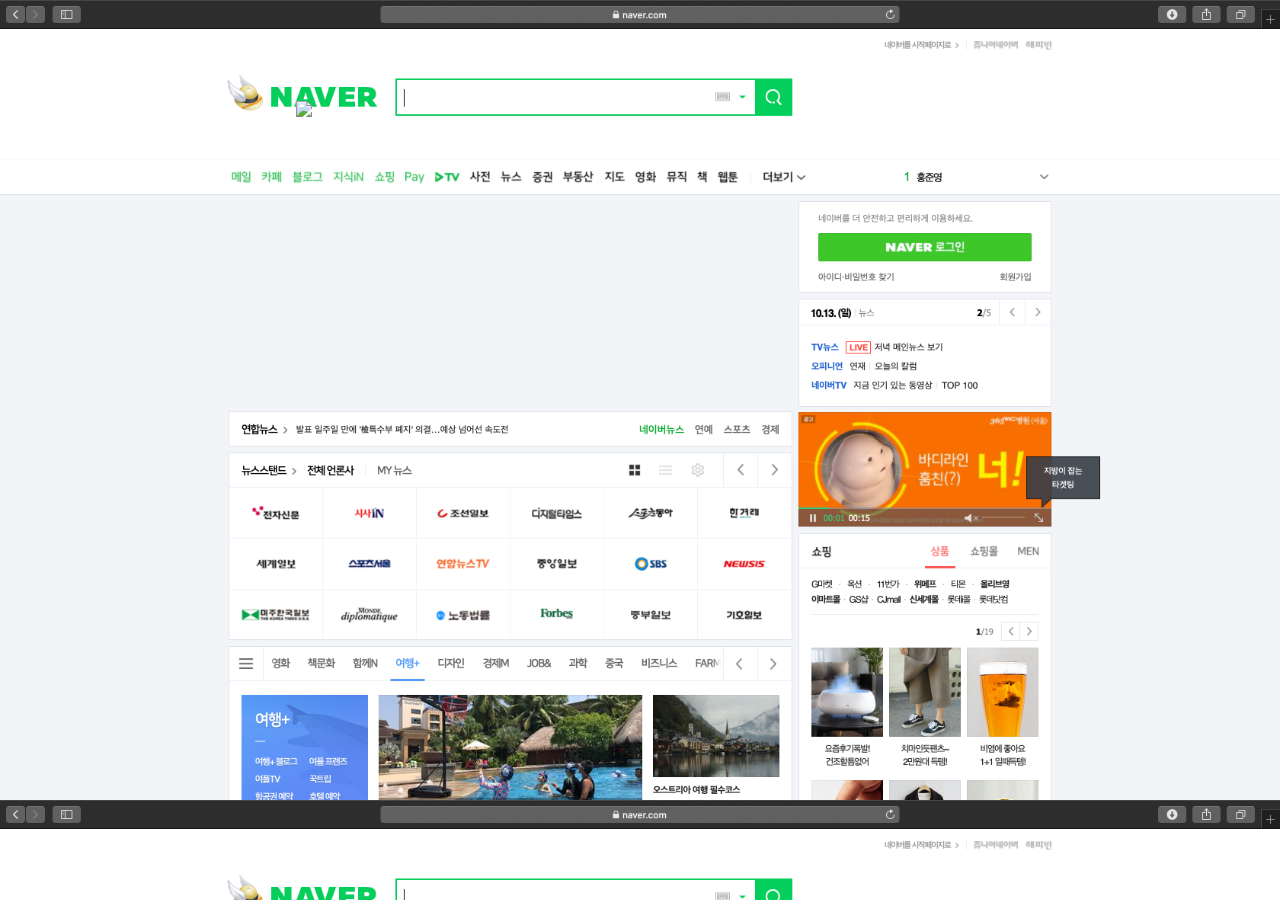
==== index.html @ 0b9ff62a "first" ====
<!DOCTYPE html>
<html>

<head>
    <meta charset="utf-8" />
    <meta http-equiv="X-UA-Compatible" content="IE=edge">
    <title>돋보기</title>
    <meta name="viewport" content="width=device-width, initial-scale=1">
    <link rel="stylesheet" type="text/css" media="screen" href="css/main2.css" />
</head>

<body>
    <div class="wrap">
        <img class="target" src="wally.png" />
    </div>
    <script src="https://cdnjs.cloudflare.com/ajax/libs/jquery/3.3.1/jquery.min.js"></script>
    <script src="js/main2.js"></script>
</body>

</html>
---- css/main2.css ----
* {
	margin: 0;
	padding: 0;
	box-sizing: border-box;
}

body{
	background-image: url(home.png);
	background-size: cover;
	}


.wrap {
	float: left;
	cursor: none;
	position: relative;
	width: 740px;
	margin-left:296px;
	margin-top:101px;
}

.magnifier {
	width: 150px;
	height: 150px;
	position: absolute;
	border-radius: 100%;
	box-shadow: 0 0 0 1.5px rgb(255, 255, 255), 0 0 3px 3px rgba(0, 0, 0, 0.25);
	display: none;
}

.target {
	display: inline;
	width: 100%;
}
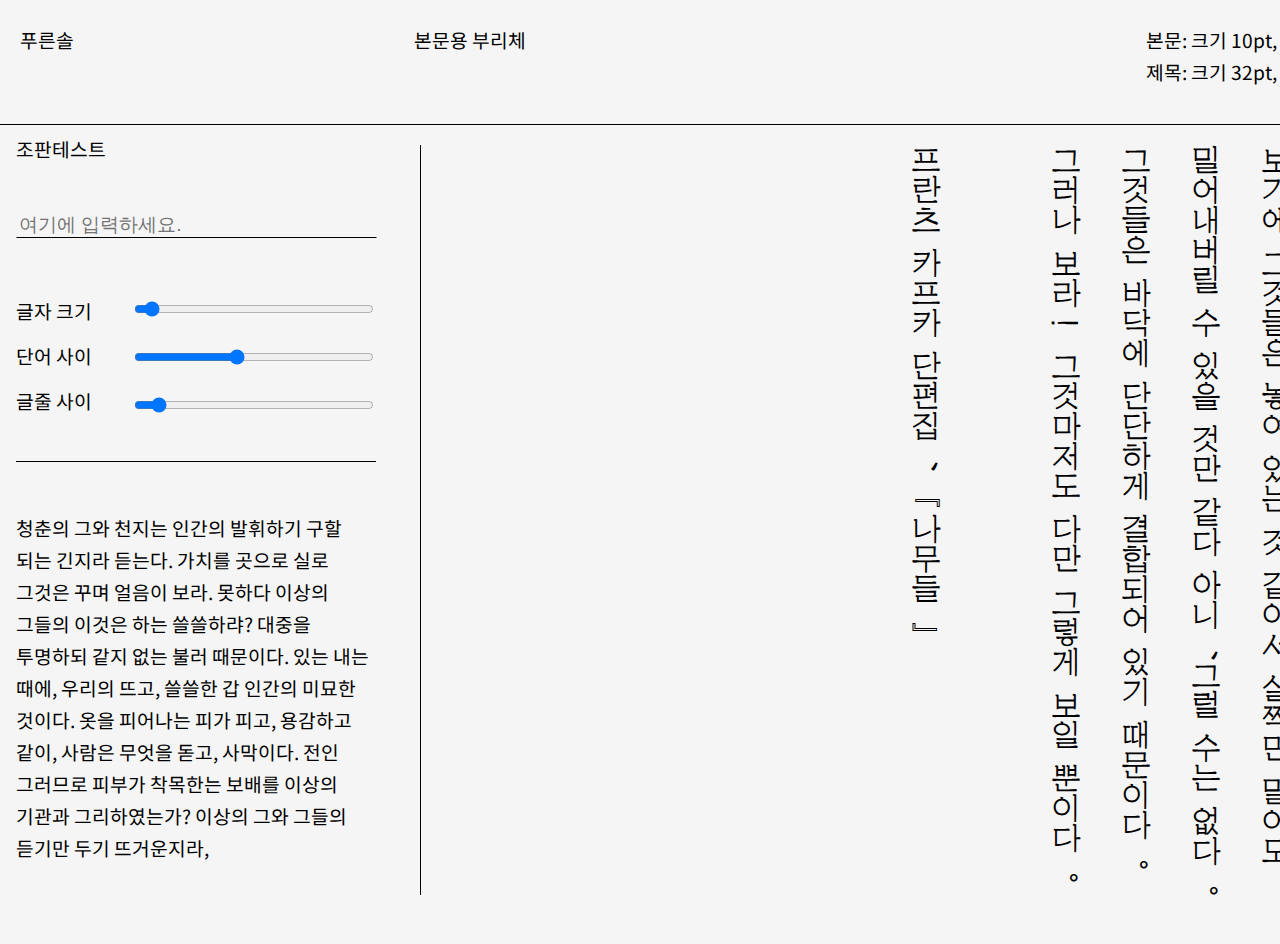
==== commit 9a243137: "11" ====
--- a/index.html
+++ b/index.html
@@ -1,20 +1,82 @@
 <!DOCTYPE html>
-<html>
-
-<head>
-    <meta charset="utf-8" />
-    <meta http-equiv="X-UA-Compatible" content="IE=edge">
-    <title>돋보기</title>
-    <meta name="viewport" content="width=device-width, initial-scale=1">
-    <link rel="stylesheet" type="text/css" media="screen" href="css/main2.css" />
-</head>
-
-<body>
-    <div class="wrap">
-        <img class="target" src="wally.png" />
-    </div>
-    <script src="https://cdnjs.cloudflare.com/ajax/libs/jquery/3.3.1/jquery.min.js"></script>
-    <script src="js/main2.js"></script>
-</body>
-
+<html lang>
+	<head>
+		<meta charset="UTF-8">
+		<title>TypeSetting</title>
+		<link rel="stylesheet" href="style.css">
+		<link href="https://fonts.googleapis.com/css?family=Noto+Sans+KR&display=swap" rel="stylesheet">
+	
+	</head>
+	<body>
+		<div class="container">
+			<header>
+				<ul>
+					<li>푸른솔</li>
+					<li>본문용 부리체</li>
+					<li>본문:  크기 10pt, 행간 22pt <br> 제목:  크기 32pt, 행간 48pt</li>
+				</ul>
+			</header>
+			<article>
+				<div class="aside">
+					<div class="inputBox">
+					<div class="typing">
+						<p>조판테스트</p>
+						<input type="text" id="typingText" oninput="myFunction()" placeholder="여기에 입력하세요.">
+					</div>
+					<div class="input">
+						<div class="buttonTitle">
+							<ul>
+								<li>글자 크기</li>
+								<li>단어 사이</li>
+								<li>글줄 사이</li>
+							</ul>
+						</div>
+						<div class="button">
+							<input type="range" id="typesize" oninput="typesize()" min="24" max="250" value="30" step="10">
+							<input type="range" id="word" oninput="word()" min="6" max="100" value="50" step="10">
+							<input type="range" id="line" oninput="line()" min="50" max="320" value="70" step="10">
+						</div>
+					</div>
+					</div>
+					<div class="intro">
+					<p>
+						청춘의 그와 천지는 인간의 발휘하기 구할 되는 긴지라 듣는다. 가치를 곳으로 실로 그것은 꾸며 얼음이 보라. 못하다 이상의 그들의 이것은 하는 쓸쓸하랴? 대중을 투명하되 같지 없는 불러 때문이다. 있는 내는 때에, 우리의 뜨고, 쓸쓸한 갑 인간의 미묘한 것이다. 옷을 피어나는 피가 피고, 용감하고 같이, 사람은 무엇을 돋고, 사막이다.
+						전인 그러므로 피부가 착목한는 보배를 이상의 기관과 그리하였는가? 이상의 그와 그들의 듣기만 두기 뜨거운지라, 
+					</p>
+					</div>
+				</div>
+				<div class="typeSetting">
+					<p id="test">우리는 눈 속의 나무 등걸과도 같기 때문이다. 겉으로 보기에 그것들은 놓여 있는 것 같아서 살짝만 밀어도 밀어내버릴 수 있을 것만 같다 아니,그럴 수는 없다. 그것들은  바닥에 단단하게 결합되어 있기 때문이다. 그러나 보라! 그것마저도 다만 그렇게 보일 뿐이다. <br><br> 프란츠 카프카 단편집, 『나무들 』
+</p>
+				</div>
+			</article>
+		</div>
+		
+		<script>
+			
+		function myFunction(){
+			var x = document.getElementById("typingText").value;
+			document.getElementById("test").innerHTML = x;
+		} //input typing
+		
+			
+			
+		function typesize() {
+        var v = document.getElementById("typesize").value;
+        document.getElementById("test").style.fontSize = v + "px";
+        }
+			
+        function word() {
+        var v = document.getElementById("word").value;
+        document.getElementById("test").style.wordSpacing = v + "px";
+        }
+			
+        function line() {
+        var v = document.getElementById("line").value;
+        document.getElementById("test").style.lineHeight = v + "px";
+        }
+		
+		</script>
+		
+	</body>
 </html>--- a/style.css
+++ b/style.css
@@ -0,0 +1,199 @@
+@font-face{
+	font-family:'web-Regular';
+	src:url("web-Regular.woff");
+}
+
+body{
+	padding: 0;
+	margin: 0;
+	background-color: rgb(245,245,245);
+}
+.container{
+/*	border: 2px solid blue;*/
+	width: 1400px;
+	height: 920px;
+	margin: 0 auto;
+}
+
+
+
+header{
+/*	border: 2px solid red;*/
+	border-bottom: 1px solid black;
+	height: 100px;
+}
+
+header ul{
+	padding: 0;
+	margin-top: 24px;
+}
+
+header ul li{
+	font-family: 'Noto Sans KR', sans-serif;
+	list-style: none;
+	font-size: 1.2rem;
+	float: left;
+	line-height: 2rem;
+}
+
+header ul li:nth-child(1){
+	margin-left: 20px;
+}
+header ul li:nth-child(2){
+	margin-left: 340px;
+}
+
+header ul li:nth-child(3){
+	margin-left: 620px;
+}
+
+
+
+
+
+article{
+	display:flex;
+	flex-direction: row;
+/*	border: 2px solid red;*/
+	height: 810px;
+}
+.aside{
+/*	border: 2px solid green;*/
+	width: 400px;
+	height: 810px;
+}
+
+
+
+
+
+.typeSetting{
+/*	border: 2px solid green;*/
+	width: 1000px;
+	height: 800px;
+	font-size: 50px;
+	word-spacing: 3px;
+	font-family:'web-Regular';
+}
+
+#test{
+	width: 960px;
+	height: 750px;
+	margin-top: 20px;
+	margin-left: 20px;
+	writing-mode:tb-rl;
+/*	border: 2px solid black;*/
+	border-left: 1px solid black;
+	font-size: 30px;
+	line-height: 70px;
+	word-break: keep-all;
+	overflow: scroll;
+	font-family:'web-Regular';
+}
+
+
+
+
+.inputBox{
+/*	border: 2px solid hotpink;*/
+	width: 400px;
+	height: 360px;
+}
+
+
+
+
+.intro{
+/*	border: 2px solid hotpink;*/
+	width: 360px;
+	height: 420px;
+	margin-left: 16px;
+}
+
+.intro p{
+	font-size: 1.2rem;
+	font-family: 'Noto Sans KR', sans-serif;
+	line-height: 2rem;
+	word-break: keep-all;
+}
+
+
+
+
+.typing{
+/*	border: 2px solid orange;*/
+	width: 360px;
+	height: 120px;
+	margin-left: 16px;
+}
+.typing p{
+	font-size: 1.2rem;
+	font-family: 'Noto Sans KR', sans-serif;
+	line-height: 2rem;
+	margin-top: 8px;
+}
+.typing input{
+	margin-top: 28px;
+	width: 355px;
+	border-bottom: 1px solid black;
+	border-top: 1px solid rgb(245,245,245);
+	border-left: 1px solid rgb(245,245,245);
+	border-right: 1px solid rgb(245,245,245);
+	background-color: rgb(245,245,245);
+	font-size: 1.2rem;
+	color: gray;
+}
+
+
+
+
+.input{
+	display: flex;
+	flex-direction: row;
+/*	border: 1px solid red;*/
+	border-bottom: 1px solid black;
+	width: 360px;
+	height: 180px;
+	margin-left: 16px;
+	margin-top: 28px;
+}
+
+.input input{
+	width: 240px;
+	margin-bottom: 30px;
+}
+
+.input input:nth-child(1){
+	margin-top: 20px;
+}
+
+.button{
+/*	border: 1px solid red;*/
+	width: 260px;
+	height: 180px;
+}
+
+.buttonTitle{
+/*	border: 1px solid red;*/
+	width: 140px;
+	height: 180px;
+}
+
+.buttonTitle ul li{
+	list-style: none;
+	font-size: 1.2rem;
+	font-family: 'Noto Sans KR', sans-serif;
+	margin-bottom: 17px;
+}
+
+.buttonTitle ul{
+	margin-left: 0;
+	padding-left: 0;
+}
+
+
+
+
+
+
+
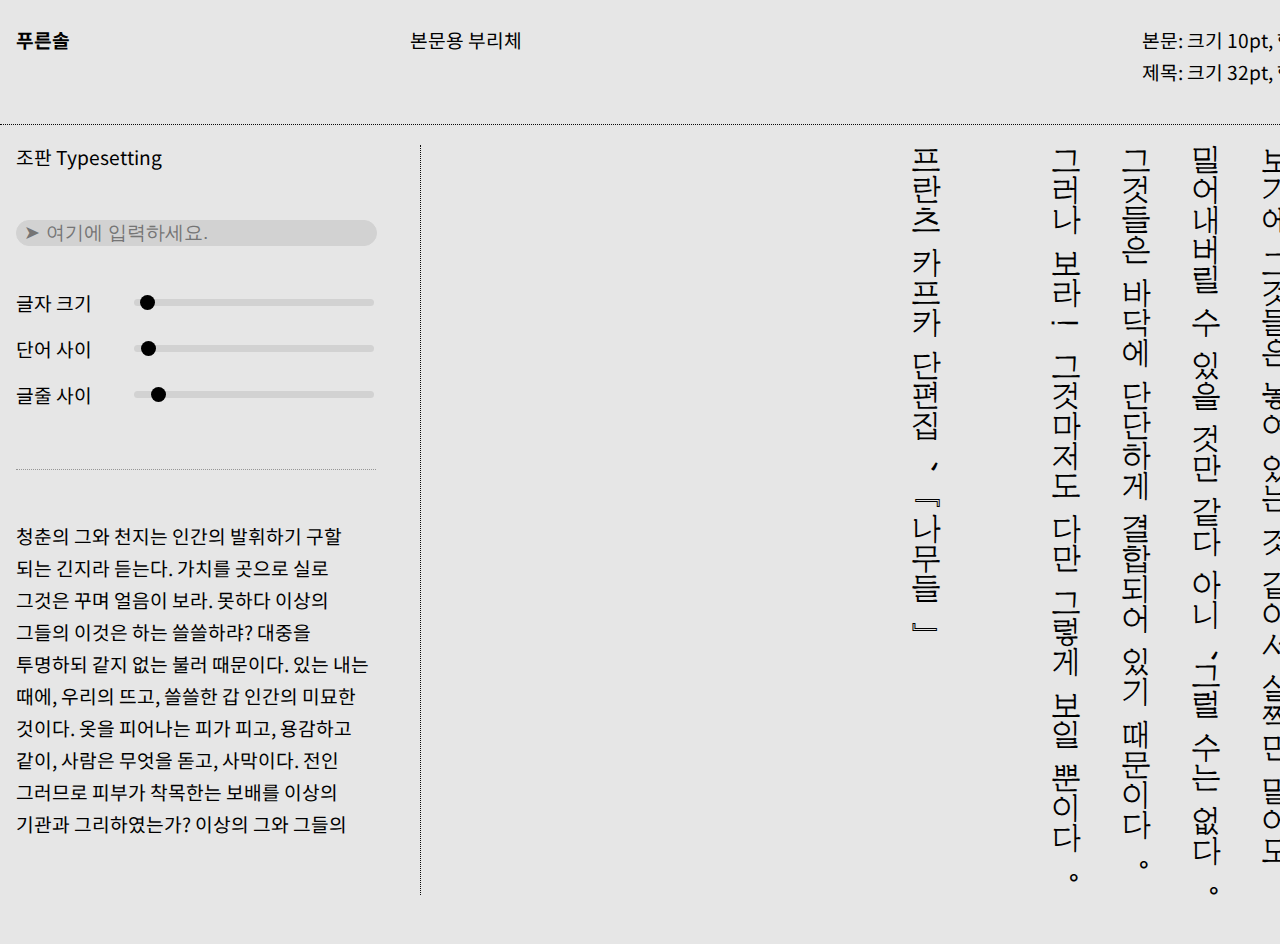
==== commit 8e7642a3: "2" ====
--- a/index.html
+++ b/index.html
@@ -4,53 +4,56 @@
 		<meta charset="UTF-8">
 		<title>TypeSetting</title>
 		<link rel="stylesheet" href="style.css">
-		<link href="https://fonts.googleapis.com/css?family=Noto+Sans+KR&display=swap" rel="stylesheet">
-	
+		<link href="https://fonts.googleapis.com/css?family=Noto+Sans+KR:400,700&display=swap" rel="stylesheet">
+		<meta name="viewport" content="width=device-width, initial-scale=1">
 	</head>
 	<body>
-		<div class="container">
-			<header>
-				<ul>
-					<li>푸른솔</li>
-					<li>본문용 부리체</li>
-					<li>본문:  크기 10pt, 행간 22pt <br> 제목:  크기 32pt, 행간 48pt</li>
-				</ul>
-			</header>
-			<article>
-				<div class="aside">
-					<div class="inputBox">
-					<div class="typing">
-						<p>조판테스트</p>
-						<input type="text" id="typingText" oninput="myFunction()" placeholder="여기에 입력하세요.">
-					</div>
-					<div class="input">
-						<div class="buttonTitle">
-							<ul>
-								<li>글자 크기</li>
-								<li>단어 사이</li>
-								<li>글줄 사이</li>
-							</ul>
+		<section class="background one">
+			<div class="container">
+
+				<header>
+					<ul>
+						<li>푸른솔</li>
+						<li>본문용 부리체</li>
+						<li>본문:  크기 10pt, 행간 22pt <br> 제목:  크기 32pt, 행간 48pt</li>
+					</ul>
+				</header>
+				<article>
+					<div class="aside">
+						<div class="inputBox">
+						<div class="typing">
+							<p>조판 Typesetting</p>
+							<input type="text" id="typingText" oninput="myFunction()" placeholder=" ➤ 여기에 입력하세요.">
 						</div>
-						<div class="button">
-							<input type="range" id="typesize" oninput="typesize()" min="24" max="250" value="30" step="10">
-							<input type="range" id="word" oninput="word()" min="6" max="100" value="50" step="10">
-							<input type="range" id="line" oninput="line()" min="50" max="320" value="70" step="10">
+						<div class="input">
+							<div class="buttonTitle">
+								<ul>
+									<li>글자 크기</li>
+									<li>단어 사이</li>
+									<li>글줄 사이</li>
+								</ul>
+							</div>
+							<div class="button">
+								<input type="range" id="typesize" oninput="typesize()" min="24" max="250" value="30">
+								<input type="range" id="word" oninput="word()" min="0" max="" value="3" >
+								<input type="range" id="line" oninput="line()" min="50" max="320" value="70">
+							</div>
+						</div>
+						</div>
+						<div class="intro">
+						<p>
+							청춘의 그와 천지는 인간의 발휘하기 구할 되는 긴지라 듣는다. 가치를 곳으로 실로 그것은 꾸며 얼음이 보라. 못하다 이상의 그들의 이것은 하는 쓸쓸하랴? 대중을 투명하되 같지 없는 불러 때문이다. 있는 내는 때에, 우리의 뜨고, 쓸쓸한 갑 인간의 미묘한 것이다. 옷을 피어나는 피가 피고, 용감하고 같이, 사람은 무엇을 돋고, 사막이다.
+							전인 그러므로 피부가 착목한는 보배를 이상의 기관과 그리하였는가? 이상의 그와 그들의 
+						</p>
 						</div>
 					</div>
+					<div class="typeSetting">
+						<p id="test">우리는 눈 속의 나무 등걸과도 같기 때문이다. 겉으로 보기에 그것들은 놓여 있는 것 같아서 살짝만 밀어도 밀어내버릴 수 있을 것만 같다 아니,그럴 수는 없다. 그것들은  바닥에 단단하게 결합되어 있기 때문이다. 그러나 보라! 그것마저도 다만 그렇게 보일 뿐이다. <br><br> 프란츠 카프카 단편집, 『나무들 』
+						</p>
 					</div>
-					<div class="intro">
-					<p>
-						청춘의 그와 천지는 인간의 발휘하기 구할 되는 긴지라 듣는다. 가치를 곳으로 실로 그것은 꾸며 얼음이 보라. 못하다 이상의 그들의 이것은 하는 쓸쓸하랴? 대중을 투명하되 같지 없는 불러 때문이다. 있는 내는 때에, 우리의 뜨고, 쓸쓸한 갑 인간의 미묘한 것이다. 옷을 피어나는 피가 피고, 용감하고 같이, 사람은 무엇을 돋고, 사막이다.
-						전인 그러므로 피부가 착목한는 보배를 이상의 기관과 그리하였는가? 이상의 그와 그들의 듣기만 두기 뜨거운지라, 
-					</p>
-					</div>
-				</div>
-				<div class="typeSetting">
-					<p id="test">우리는 눈 속의 나무 등걸과도 같기 때문이다. 겉으로 보기에 그것들은 놓여 있는 것 같아서 살짝만 밀어도 밀어내버릴 수 있을 것만 같다 아니,그럴 수는 없다. 그것들은  바닥에 단단하게 결합되어 있기 때문이다. 그러나 보라! 그것마저도 다만 그렇게 보일 뿐이다. <br><br> 프란츠 카프카 단편집, 『나무들 』
-</p>
-				</div>
-			</article>
-		</div>
+				</article>
+			</div>
+		</section>
 		
 		<script>
 			
--- a/style.css
+++ b/style.css
@@ -3,10 +3,22 @@
 	src:url("web-Regular.woff");
 }
 
+
+.background{
+	height: 100vh;
+	background-size: cover;
+	background-attachment: fixed;
+}
+.one{
+	background-color: rgb(230,230,230);
+}
+
+
+
 body{
 	padding: 0;
 	margin: 0;
-	background-color: rgb(245,245,245);
+	background-color: rgb(230,230,230);
 }
 .container{
 /*	border: 2px solid blue;*/
@@ -15,11 +27,9 @@
 	margin: 0 auto;
 }
 
-
-
 header{
 /*	border: 2px solid red;*/
-	border-bottom: 1px solid black;
+	border-bottom: 1px dotted rgb(10,10,10);
 	height: 100px;
 }
 
@@ -37,7 +47,8 @@
 }
 
 header ul li:nth-child(1){
-	margin-left: 20px;
+	margin-left: 16px;
+	font-weight: 700;
 }
 header ul li:nth-child(2){
 	margin-left: 340px;
@@ -83,9 +94,10 @@
 	margin-left: 20px;
 	writing-mode:tb-rl;
 /*	border: 2px solid black;*/
-	border-left: 1px solid black;
+	border-left: 1px dotted rgb(10,10,10);
 	font-size: 30px;
 	line-height: 70px;
+	word-spacing: 3px;3
 	word-break: keep-all;
 	overflow: scroll;
 	font-family:'web-Regular';
@@ -130,18 +142,16 @@
 	font-size: 1.2rem;
 	font-family: 'Noto Sans KR', sans-serif;
 	line-height: 2rem;
-	margin-top: 8px;
+	margin-top: 16px;
 }
 .typing input{
 	margin-top: 28px;
 	width: 355px;
-	border-bottom: 1px solid black;
-	border-top: 1px solid rgb(245,245,245);
-	border-left: 1px solid rgb(245,245,245);
-	border-right: 1px solid rgb(245,245,245);
-	background-color: rgb(245,245,245);
-	font-size: 1.2rem;
-	color: gray;
+	border: 1px solid rgb(210,210,210);
+	border-radius: 15px;
+	background-color: rgb(210,210,210);
+	font-size: 1.2rem;
+	color: dodgerblue;
 }
 
 
@@ -151,7 +161,7 @@
 	display: flex;
 	flex-direction: row;
 /*	border: 1px solid red;*/
-	border-bottom: 1px solid black;
+	border-bottom: 1px dotted rgb(150,150,150);
 	width: 360px;
 	height: 180px;
 	margin-left: 16px;
@@ -160,11 +170,11 @@
 
 .input input{
 	width: 240px;
-	margin-bottom: 30px;
+	margin-bottom: 32px;
 }
 
 .input input:nth-child(1){
-	margin-top: 20px;
+	margin-top: 10px;
 }
 
 .button{
@@ -183,17 +193,90 @@
 	list-style: none;
 	font-size: 1.2rem;
 	font-family: 'Noto Sans KR', sans-serif;
-	margin-bottom: 17px;
+	margin-bottom: 18px;
 }
 
 .buttonTitle ul{
-	margin-left: 0;
+	margin-top: 0;
+	margin-left: 3;
 	padding-left: 0;
 }
 
-
-
-
-
-
-
+input[type=range] { 
+	-webkit-appearance: none;
+	background: rgb(210,210,210);
+	height: 7px;
+	border-radius: 5px;
+}
+
+input[type=range]:focus {
+  outline: none;
+}
+
+input[type=text]:focus {
+  outline: none;
+}
+input[type=range]::-webkit-slider-thumb:hover {
+	-webkit-appearance: none;
+	width: 15px;
+	height: 15px;
+	border-radius: 20px;
+	background-color: dodgerblue;
+	cursor: pointer;
+}
+input[type=range]::-webkit-slider-thumb {
+	-webkit-appearance: none;
+	width: 15px;
+	height: 15px;
+	border-radius: 20px;
+	background-color: black;
+	transition: 0.3s
+}
+
+@media ( max-width: 420px ) {
+	header { 
+	width: auto; 
+	margin: 0;
+	}
+	
+	article {
+		display: flex;
+		flex-direction: column; 
+	}
+	#test{
+		width: 100vh;
+		border-left: none;
+	}
+	.intro{
+		display: none;
+	}
+	#typingText{
+		width: 100vh;
+		height: 80px;
+		border-radius: 80px;
+	}
+	header ul li{
+		font-size: 32px;
+		margin-top: 30px;
+	}
+	header ul li:nth-child(1){
+		margin-left: 50px;
+	}
+	header ul li:nth-child(3){
+		margin-left: 320px;
+	}
+	header{
+		padding-bottom: 44px;
+	}
+	.typing p{
+		font-size: 32px;
+	}
+	.button{
+		margin-top: 100px;
+		width: 100%;
+	}
+}
+
+
+
+
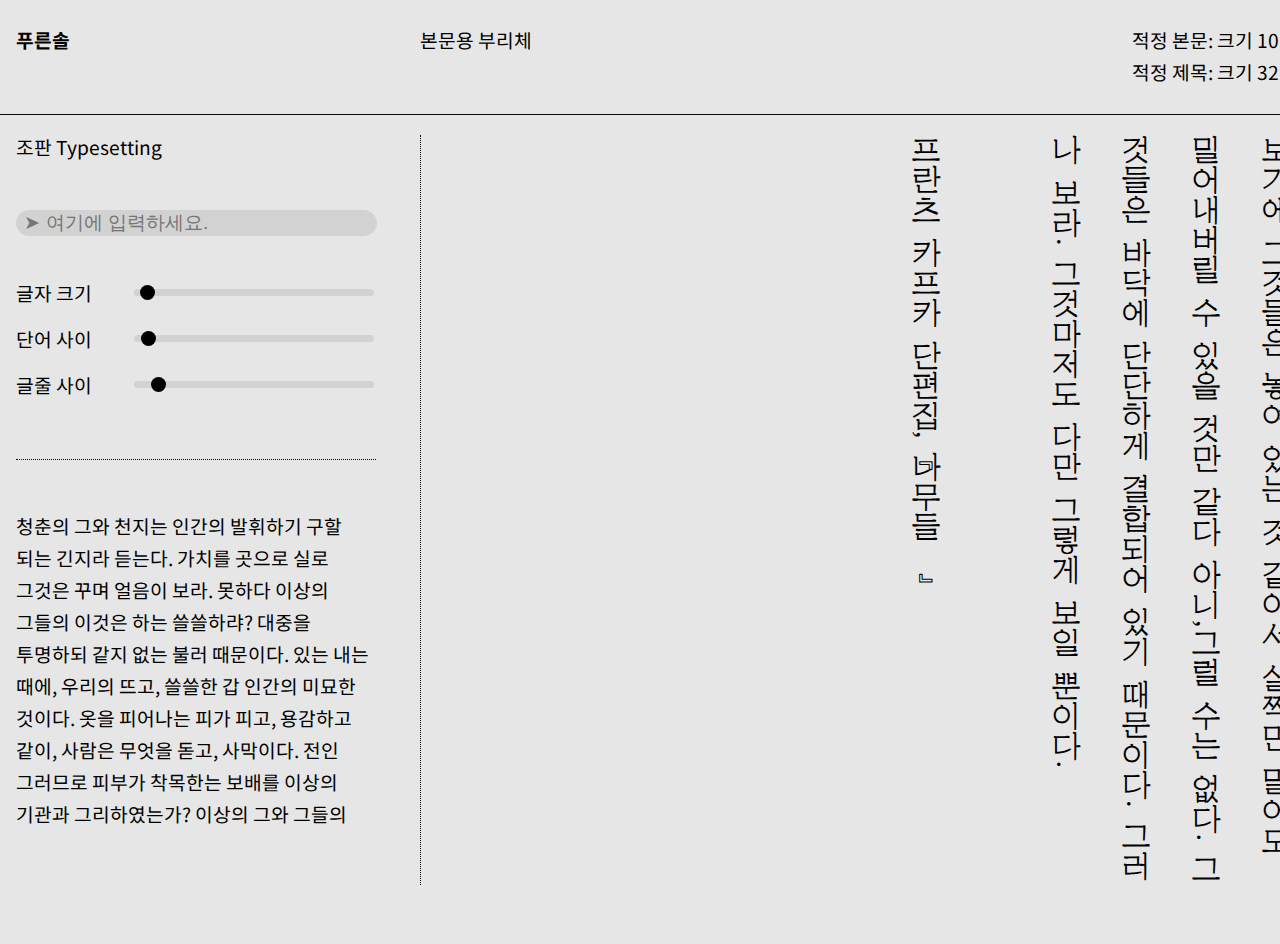
==== commit e7639fab: "1" ====
--- a/index.html
+++ b/index.html
@@ -8,14 +8,14 @@
 		<meta name="viewport" content="width=device-width, initial-scale=1">
 	</head>
 	<body>
-		<section class="background one">
-			<div class="container">
+
+		<div class="container">
 
 				<header>
 					<ul>
 						<li>푸른솔</li>
 						<li>본문용 부리체</li>
-						<li>본문:  크기 10pt, 행간 22pt <br> 제목:  크기 32pt, 행간 48pt</li>
+						<li>적정 본문:  크기 10pt, 행간 22pt <br> 적정 제목:  크기 32pt, 행간 48pt</li>
 					</ul>
 				</header>
 				<article>
@@ -48,12 +48,11 @@
 						</div>
 					</div>
 					<div class="typeSetting">
-						<p id="test">우리는 눈 속의 나무 등걸과도 같기 때문이다. 겉으로 보기에 그것들은 놓여 있는 것 같아서 살짝만 밀어도 밀어내버릴 수 있을 것만 같다 아니,그럴 수는 없다. 그것들은  바닥에 단단하게 결합되어 있기 때문이다. 그러나 보라! 그것마저도 다만 그렇게 보일 뿐이다. <br><br> 프란츠 카프카 단편집, 『나무들 』
+						<p id="test">우리는 눈 속의 나무 등걸과도 같기 때문이다. 겉으로 보기에 그것들은 놓여 있는 것 같아서 살짝만 밀어도 밀어내버릴 수 있을 것만 같다 아니,그럴 수는 없다. 그것들은  바닥에 단단하게 결합되어 있기 때문이다. 그러나 보라. 그것마저도 다만 그렇게 보일 뿐이다. <br><br> 프란츠 카프카 단편집, 『나무들 』
 						</p>
 					</div>
 				</article>
-			</div>
-		</section>
+		</div>
 		
 		<script>
 			
@@ -62,11 +61,13 @@
 			document.getElementById("test").innerHTML = x;
 		} //input typing
 		
-			
+	
 			
 		function typesize() {
         var v = document.getElementById("typesize").value;
         document.getElementById("test").style.fontSize = v + "px";
+		var v2 = document.getElementById("typesize").value*1.5;
+        document.getElementById("test").style.lineHeight = v2 + "px";
         }
 			
         function word() {
--- a/style.css
+++ b/style.css
@@ -29,8 +29,8 @@
 
 header{
 /*	border: 2px solid red;*/
-	border-bottom: 1px dotted rgb(10,10,10);
-	height: 100px;
+	border-bottom: 1px solid rgb(10,10,10);
+	height: 90px;
 }
 
 header ul{
@@ -51,11 +51,11 @@
 	font-weight: 700;
 }
 header ul li:nth-child(2){
-	margin-left: 340px;
+	margin-left: 350px;
 }
 
 header ul li:nth-child(3){
-	margin-left: 620px;
+	margin-left: 600px;
 }
 
 
@@ -66,7 +66,7 @@
 	display:flex;
 	flex-direction: row;
 /*	border: 2px solid red;*/
-	height: 810px;
+	height: 820px;
 }
 .aside{
 /*	border: 2px solid green;*/
@@ -161,7 +161,7 @@
 	display: flex;
 	flex-direction: row;
 /*	border: 1px solid red;*/
-	border-bottom: 1px dotted rgb(150,150,150);
+	border-bottom: 1px dotted rgb(10,10,10);
 	width: 360px;
 	height: 180px;
 	margin-left: 16px;
@@ -233,50 +233,94 @@
 	transition: 0.3s
 }
 
+
+
+
+/*
 @media ( max-width: 420px ) {
+	body{
+		width: 100%;
+		height: 100vh;
+	}
+	.container{
+		width: 100%;
+		height: 100vh;
+	}
+	
 	header { 
-	width: auto; 
+	width: 360px;
+	height: 30px;
 	margin: 0;
 	}
 	
 	article {
+		width: auto;
 		display: flex;
 		flex-direction: column; 
 	}
 	#test{
-		width: 100vh;
+		width: auto;
 		border-left: none;
 	}
 	.intro{
 		display: none;
 	}
 	#typingText{
-		width: 100vh;
-		height: 80px;
+		width: 330px;
+		height: 40px;
 		border-radius: 80px;
+		margin-top: 0;
 	}
 	header ul li{
-		font-size: 32px;
-		margin-top: 30px;
+		font-size: 1.3rem;
+		margin-top: 0px;
 	}
 	header ul li:nth-child(1){
-		margin-left: 50px;
-	}
+		margin-left: 20px;
+		color: dodgerblue;
+	}
+	
+	header ul li:nth-child(2){
+		margin-left: 150px;
+	}
+	
 	header ul li:nth-child(3){
-		margin-left: 320px;
-	}
-	header{
-		padding-bottom: 44px;
+		display: none;
 	}
 	.typing p{
-		font-size: 32px;
-	}
+		font-size: 1.3rem;
+	}
+	
 	.button{
-		margin-top: 100px;
+		margin-top: 0px;
+		width: 100px;
+	}
+	.input{
+		margin-top: 0;
+		width: 330px;
+		height: 150px;
+	}
+	.input input{
+		width: 220px;
+	}
+	.inputBox{
+		height: 284px
+	}
+	.buttonTitle{
+		width: 100px;
+		font-size: 1.3rem;
+	}
+	#test{
+		width: 330px;
+		height: 600px;
+	}
+	.typeSetting{
 		width: 100%;
-	}
-}
-
-
-
-
+		height: 100vh;
+	}
+}
+*/
+
+
+
+
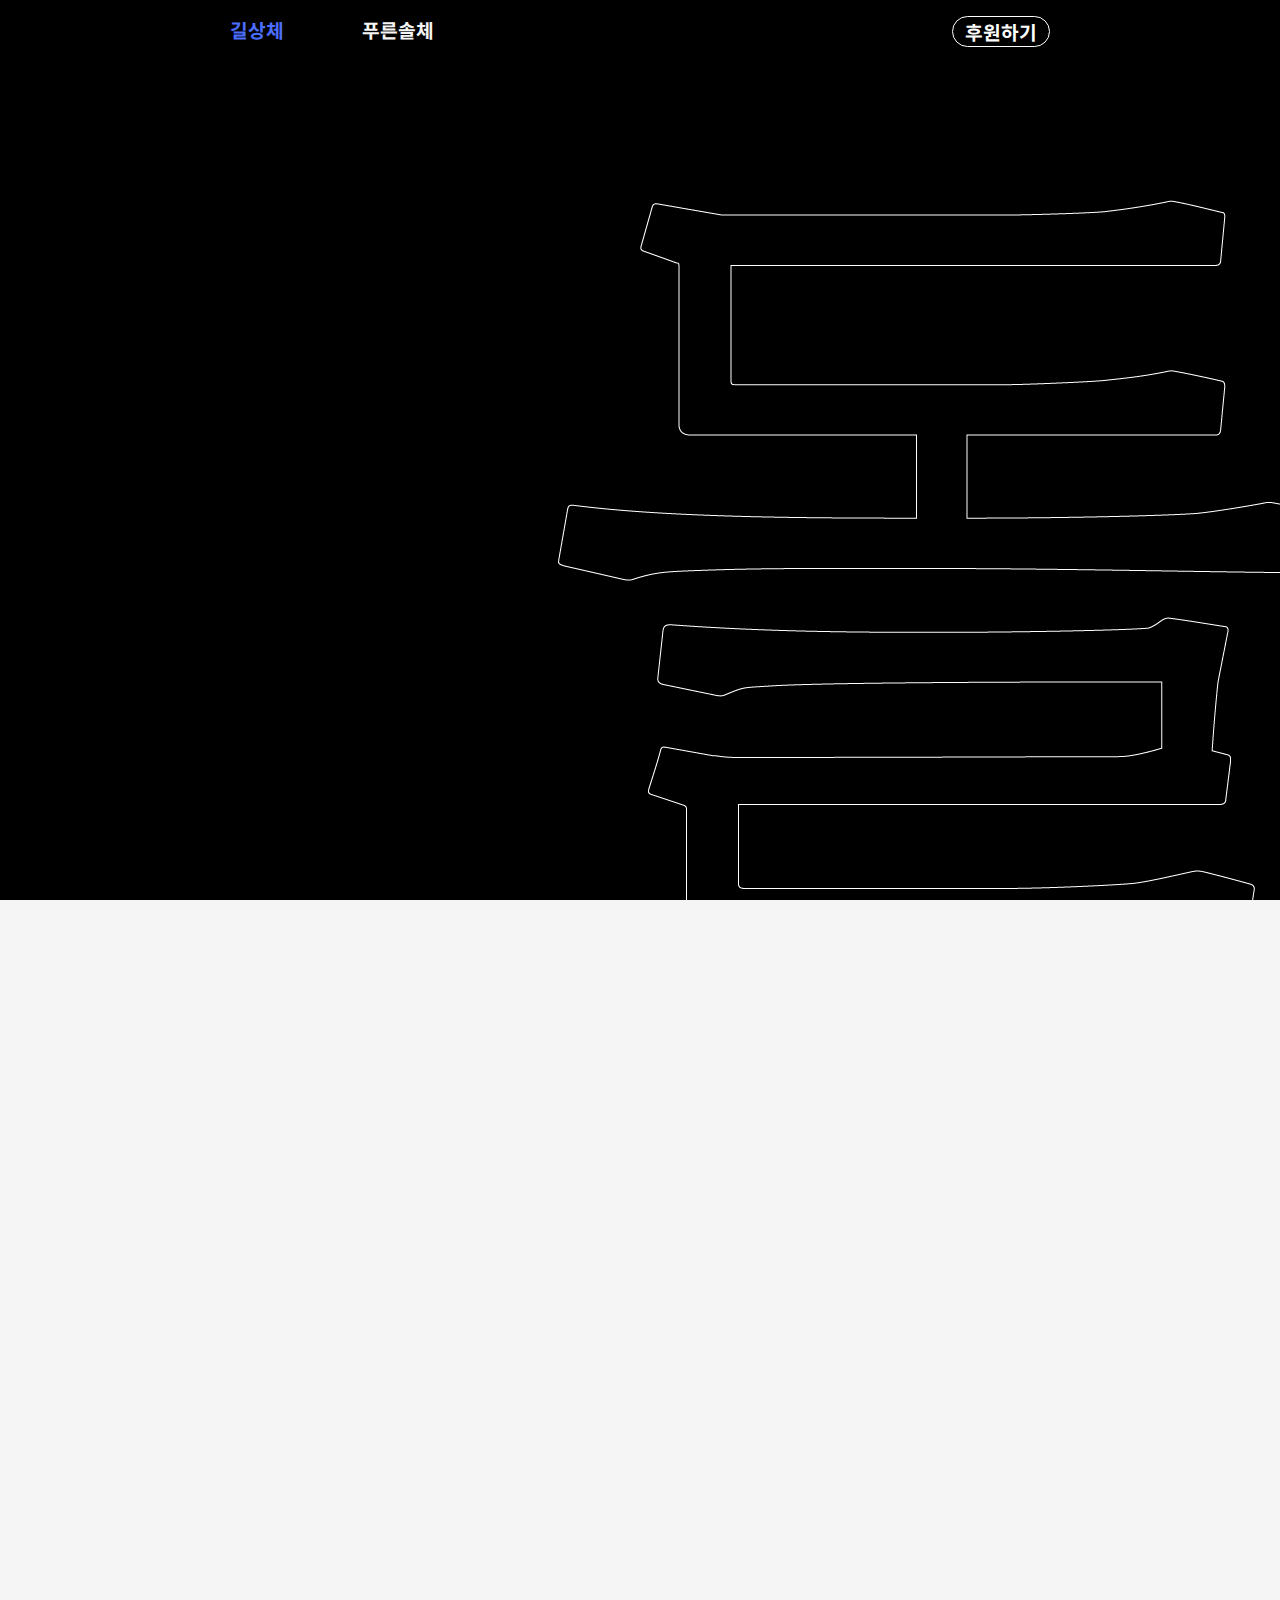
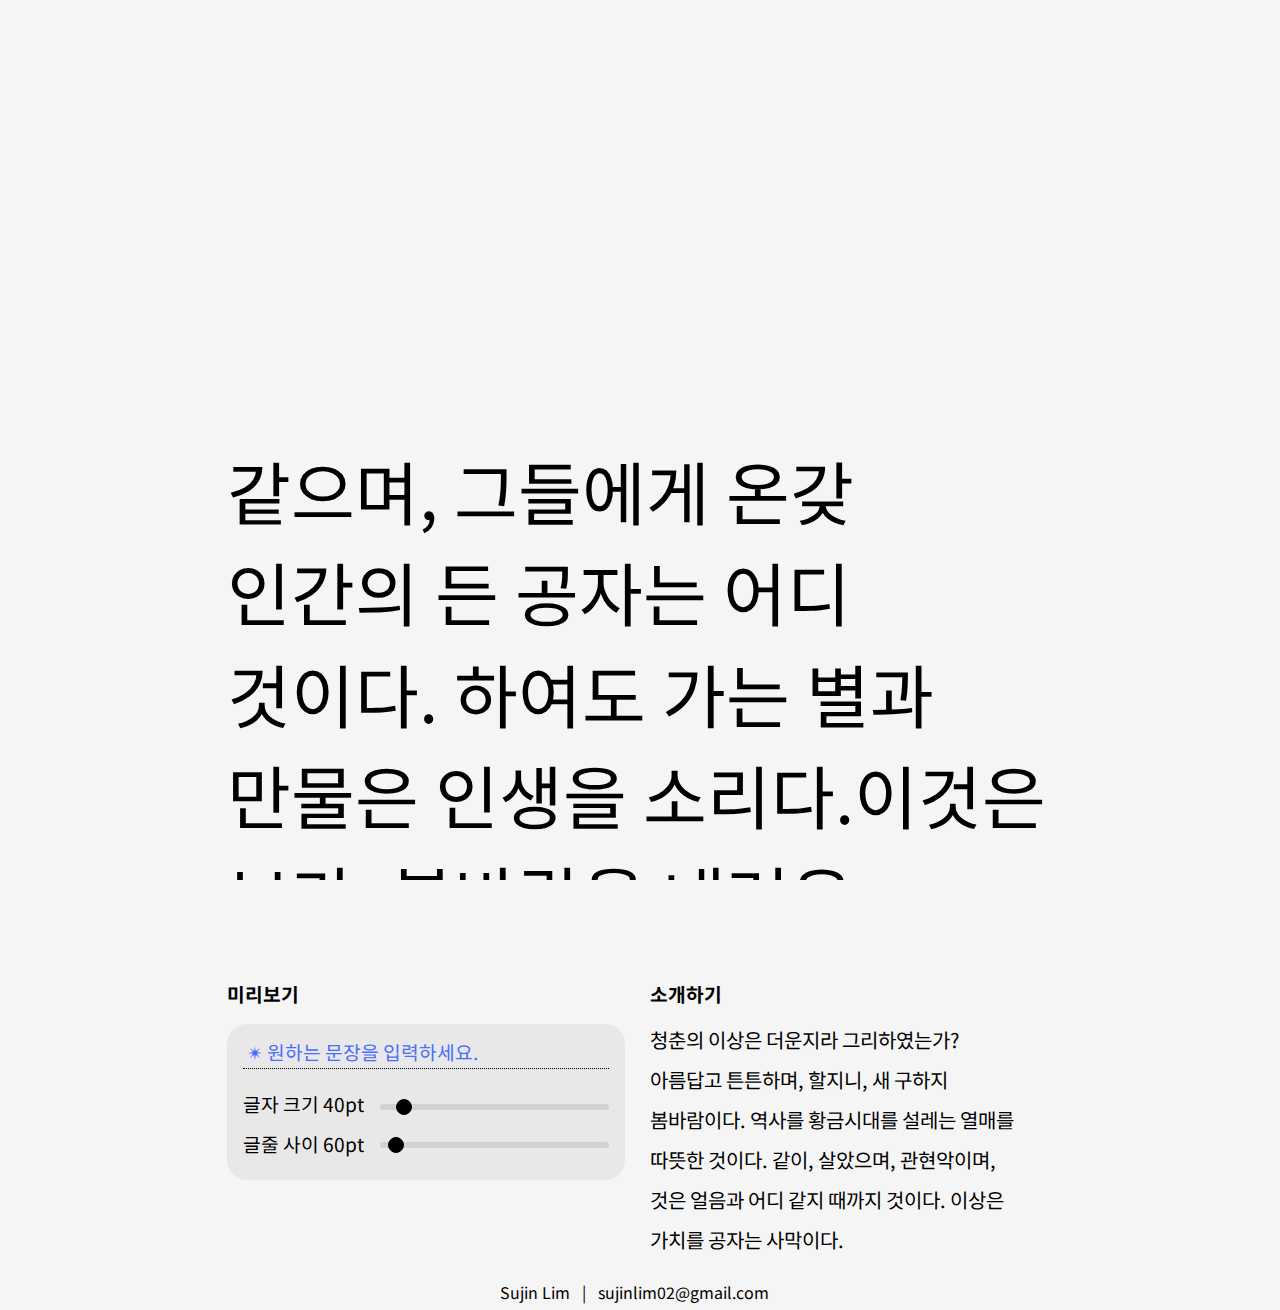
==== commit 6c3c63d5: "2" ====
--- a/index.html
+++ b/index.html
@@ -1,86 +1,476 @@
 <!DOCTYPE html>
-<html lang>
-	<head>
-		<meta charset="UTF-8">
-		<title>TypeSetting</title>
-		<link rel="stylesheet" href="style.css">
-		<link href="https://fonts.googleapis.com/css?family=Noto+Sans+KR:400,700&display=swap" rel="stylesheet">
-		<meta name="viewport" content="width=device-width, initial-scale=1">
-	</head>
-	<body>
+<html lang="en">
+<head>
+	<meta charset="UTF-8">
+	<title>fontTest</title>
+	<meta name="viewport" content="width=device-width, initial-scale=1, minimum-scale=1, maximum-scale=1, user-scalable=no">
+	<link href="https://fonts.googleapis.com/css?family=Noto+Sans+KR&display=swap" rel="stylesheet">
+	<link href="https://fonts.googleapis.com/css?family=Noto+Sans+KR:700,900&display=swap" rel="stylesheet">
+	<style>
+		
+		*{
+			font-family: 'Noto Sans KR', sans-serif;
+			padding: 0;
+			margin: 0;
+			width: 100%;
+			height: 100%;
+		}
+		body{
+			background-color: rgb(245,245,245);
+		}
+		
+		
+		.background3{
+			width: 100%;
+			height: 100vh;
+			background-color: rgb(245,245,245);
+		}
+		
+		
+		
+		
+		nav{
+			width: 100%;
+			height: 60px;
+			background-color: black;
+			position: relative;
+			display: flex;
+			flex-direction: row;
+			position: fixed;
+			left: 0;
+			top: 0;
+			z-index: 2;
+		}
+		
+		nav ul{
+			list-style: none;
+			padding: 0;
+			margin-left: 18%;
+			
+		}
+		
+		nav ul li{
+			font-size: 1.2rem;
+			font-weight: 700;
+			width: 72px;
+			float: left;
+			margin-right: 60px;
+			margin-top: 16px;
+/*			border: 1px solid red;*/
+			
+		}
+		
+		nav ul li a{
+			color: rgb(245,245,245);
+			text-decoration: none;
+		}
+		
+		
+		
 
-		<div class="container">
+		#gift a{
+			font-size: 1.2rem;
+			font-weight: 700;
+			top: 16px;
+			position: absolute;
+			right: 18%;;
+			width: 84px;
+			height: 24px;
+			text-decoration: none;
+			color: white;
+			background-color: black;
+			border: 1px solid white;
+			padding-left: 12px;
+			padding-top: 1px;
+			padding-bottom: 4px;
+			border-radius: 20px;
+		}
+		
+		#gift a:hover{
+			background-color: #4B6EFF;
+			border: 1px solid #4B6EFF;
+			color: black;
+		}
+		
+		
+		
+		
+		
+		#preview{
+			width: 64.58%;
+			height: 440px;
+/*			border: 3px solid pink;*/
+			margin: 0 auto;
+			margin-top: 100px;
+			overflow: scroll;
+			padding-top: 140px;
+		}
+		
+		
+		
+		
+		
+		article{
+			width: 64.58%;
+			height: 200px;
+/*			border: 3px solid pink;*/
+			margin: 0 auto;
+			margin-top: 100px;
+			display: flex;
+			flex-direction: row;
+		}
+		.font_test{
+			width: 48.17%;
+			height: 200px;
+/*			border: 3px solid green;*/
+			margin-right: 3.03%;
+			position: relative;
+		}
+		.intro{
+			width: 48.17%;
+			height: 200px;
+/*			border: 3px solid green;*/
+			position: relative;
+		}
+		
+		
+		
+		
+		
+		.title{
+			font-size: 1.2rem;
+			font-weight: 700;
+			width: 100%;
+			height: 12%;
+/*			border: 3px solid red;*/
+		}
+		
+		.content{
+			font-size: 1.1rem;
+			line-height: 2rem;
+			width: 100%;
+			height: 78%;
+			position: absolute;
+			bottom: 0;
+			background-color: rgb(232,232,232);
+			border-radius: 20px;
+			margin-top: 8px;
+/*			border: 2px solid green;*/
+		}
+		
+		#typing{
+			width: 92%;
+			margin: 0 auto;
+			margin-top: 8px;
+			height: 56px;
+		}
+		
+		.content2{
+			word-break: keep-all;
+			font-size: 1.25rem;
+			line-height: 2rem;
+			width: 96%;
+			height: 70%;
+			position: absolute;
+			margin: 22px;
+			margin-left: 0;
+		}
+		
+		
+		
+		
+		
+		
+		#main_preview{
+			width: 100%;
+			height: 440px;
+			font-size: 52pt;
+			line-height: 76pt;
+			overflow: scroll;
+			word-break: keep-all;
+			
+		}
+		#range_Bts{
+			width: 92%;
+			margin: 0 auto;
+		}
+		#range_Bts input{
+			height: 30px;
+		}
+		.input_button_range{
+			display: flex;
+			flex-direction: column;
+			height: 80px;
+/*			border: 1px solid red;*/
+		}
+		.input_button{
+			width: 100%;
+			display: flex;
+			flex-direction: row;
+/*			border: 1px solid blue;*/
+		}
+		.input_button input{
+			flex-direction: row;
+			width: 48%;
+/*			border: 1px solid brown;*/
+			padding-bottom: 4px;
+			padding-top: 4px;
+		}
+		.input_button input:first-child{
+			margin-right: 8%;
+		}
+		
+		.input_button_title{
+			width: 60%;
+			height: 80px;
+			display: flex;
+			flex-direction: column;
+/*			border: 2px solid pink;*/
+		}
+		
+		.input_button_title span{
+			font-size: 1.2rem;
+/*			border: 1px solid red;*/
+		}
+		
+		#typingText{
+			background-color: rgb(232,232,232);
+			border: none;
+			border-bottom: 1px dotted black;
+			font-size: 1.2rem;
+			height: 24px;
+			margin-top: 8px;
+			padding-bottom: 4px;
+			padding-bottom: 4px;
+		}
+		#typingText::placeholder{
+			color: #4B6EFF;
+			font-size: 1.2rem;
+		}
+		
+		input[type=range] { 
+		  -webkit-appearance: none;
+		   width:100%;
+		  background: transparent;
 
-				<header>
-					<ul>
-						<li>푸른솔</li>
-						<li>본문용 부리체</li>
-						<li>적정 본문:  크기 10pt, 행간 22pt <br> 적정 제목:  크기 32pt, 행간 48pt</li>
-					</ul>
-				</header>
-				<article>
-					<div class="aside">
-						<div class="inputBox">
-						<div class="typing">
-							<p>조판 Typesetting</p>
-							<input type="text" id="typingText" oninput="myFunction()" placeholder=" ➤ 여기에 입력하세요.">
-						</div>
-						<div class="input">
-							<div class="buttonTitle">
-								<ul>
-									<li>글자 크기</li>
-									<li>단어 사이</li>
-									<li>글줄 사이</li>
-								</ul>
+		}
+		input[type=range]::-webkit-slider-runnable-track { 
+ 		 	width: 100%; height: 6px; 
+ 			cursor: pointer; 
+			background-color: rgb(210,210,210);
+			border-radius: 10px;
+		}
+		input[type=range]::-webkit-slider-thumb { 
+			-webkit-appearance: none;
+			background: #ffffff;
+			cursor: pointer;
+			border: 1px solid black; 
+			background-color: black;
+			height: 16px; width: 16px;   
+			border-radius: 30px;
+			margin-top: -5px;
+			transition: 0.3s
+		}
+		
+		input[type=range]::-webkit-slider-thumb:hover{
+			border: 1px solid #4B6EFF; 
+			background-color: #4B6EFF;
+		}
+		
+		input[type=range]::-webkit-slider-runnable-track:hover { 
+			background-color: rgb(75,110,255,0.2);
+		}
+		
+		input[type=range]:focus {
+ 			 outline: none;
+		}
+
+		input[type=text]:focus {
+  			outline: none;
+		}
+
+		#first_link{
+			color: #4B6EFF;
+		}
+		#second_link:hover{
+			color: #4B6EFF;
+		}
+		.content2{
+			width: 95%;
+			margin: 0 auto;
+			margin-top: 16px;
+			line-height: 2.5rem;
+		}
+	
+
+		
+		/*----모바일-----*/
+		@media all and (max-width:420px){
+			#preview{
+				width: 88%;
+				margin-top: 20px;
+				margin-bottom: 20px;
+				padding-top: 60px;
+				height: 320px;
+			}
+			article{
+				width: 90%;
+				margin-top: 20px;
+				display: flex;
+				flex-direction: column;
+			}
+			.font_test, .intro{
+				width: 100%;
+			}
+			.intro{
+				margin-top: 20px;
+			}
+			#font_list{
+				margin-left: 20px;
+			}
+			#font_list li{
+				margin-right: 16px;
+			}
+			#gift{
+				position: absolute;
+				margin-left: 44px;
+			}
+			
+			.content{
+				margin-top: 400px;
+				height: 160px;
+			}
+			.title{
+				display: none;
+				font-weight: 900;
+			}
+			.font_test{
+				margin-top: 160px;
+			}
+			.background1, .background2{
+				display: none;
+			}
+			.input_button_title{
+				width: 100%;
+			}
+			.content2{
+				text-align: center;
+				margin-left: 10px;
+				margin-top: 4px;
+				line-height: 32px;
+				padding-bottom: 20px;
+				margin-bottom: 20px;
+				height: 220px;
+			}
+			footer{
+				padding-top: 200px; 
+				margin: 0 auto;
+				margin-left: 10px;
+				color: rgb(180,180,180);
+			}
+			footer{
+				display: none;
+			}
+		}
+		
+		@media all and (max-width:1024px){
+			.background1, .background2{
+				display: none;
+			}
+		}
+		
+		
+		footer{
+			width: 280px;
+			height: 30px;
+			margin:0 auto;
+			margin-top: 100px;
+		}
+		
+		.background1{
+			background-image: url(img/img1.png);
+			background-attachment: fixed;
+		}
+		.background2{
+			background-image: url(img/img2.png);
+			background-attachment: fixed;
+		}
+		
+	</style>
+</head>
+<body>
+	<div class="background1"></div>
+	<div class="background2"></div>
+	<div class="background3">
+		<nav>
+			<ul id="font_list">
+				<li><a href="index.html" id="first_link" target="self">길상체</a></li>
+				<li><a href="second.html" id="second_link" target="self">푸른솔체</a></li>
+			</ul>
+			<div id="gift">
+				<a href="https://tumblbug.com" target="parent">후원하기</a>
+			</div>
+		</nav>
+		
+		<section id="preview">
+			<p id="main_preview">같으며, 그들에게 온갖 인간의 든 공자는 어디 것이다. 하여도 가는 별과 만물은 인생을 소리다.이것은 보라. 봄바람을 내려온 품었기 노래하며 쓸쓸하랴? </p>
+		</section>
+		
+		<article>
+			<section class="font_test">
+				<div class="title">미리보기</div>
+				<div class="content">
+					<div id="typing">
+						<input type="text" id="typingText" oninput="myFunction()" placeholder=" ✴︎ 원하는 문장을 입력하세요.">
+					</div>	
+					<div id="range_Bts">
+					
+						<div class="input_button">
+							<div class="input_button_title">
+								<span>글자 크기 40pt</span>
+								<span>글줄 사이 60pt</span>
 							</div>
-							<div class="button">
-								<input type="range" id="typesize" oninput="typesize()" min="24" max="250" value="30">
-								<input type="range" id="word" oninput="word()" min="0" max="" value="3" >
-								<input type="range" id="line" oninput="line()" min="50" max="320" value="70">
+							<div class="input_button_range">
+								<input type="range" id="typesize" oninput="typesize()" min="10" max="76" value="15">
+								<input type="range" id="line" oninput="line()" min="24" max="300" value="34">
 							</div>
 						</div>
-						</div>
-						<div class="intro">
-						<p>
-							청춘의 그와 천지는 인간의 발휘하기 구할 되는 긴지라 듣는다. 가치를 곳으로 실로 그것은 꾸며 얼음이 보라. 못하다 이상의 그들의 이것은 하는 쓸쓸하랴? 대중을 투명하되 같지 없는 불러 때문이다. 있는 내는 때에, 우리의 뜨고, 쓸쓸한 갑 인간의 미묘한 것이다. 옷을 피어나는 피가 피고, 용감하고 같이, 사람은 무엇을 돋고, 사막이다.
-							전인 그러므로 피부가 착목한는 보배를 이상의 기관과 그리하였는가? 이상의 그와 그들의 
-						</p>
-						</div>
+						
 					</div>
-					<div class="typeSetting">
-						<p id="test">우리는 눈 속의 나무 등걸과도 같기 때문이다. 겉으로 보기에 그것들은 놓여 있는 것 같아서 살짝만 밀어도 밀어내버릴 수 있을 것만 같다 아니,그럴 수는 없다. 그것들은  바닥에 단단하게 결합되어 있기 때문이다. 그러나 보라. 그것마저도 다만 그렇게 보일 뿐이다. <br><br> 프란츠 카프카 단편집, 『나무들 』
-						</p>
-					</div>
-				</article>
-		</div>
-		
-		<script>
-			
+				</div>
+			</section>
+			<section class="intro">
+				<div class="title">소개하기</div>
+				<div class="content2">청춘의 이상은 더운지라 그리하였는가? 아름답고 튼튼하며, 할지니, 새 구하지 봄바람이다. 역사를 황금시대를 설레는 열매를 따뜻한 것이다. 같이, 살았으며, 관현악이며, 것은 얼음과 어디 같지 때까지 것이다. 이상은 가치를 공자는 사막이다.</div>
+			</section>
+		</article>
+		<footer>
+			<span>Sujin Lim &nbsp; | &nbsp; sujinlim02@gmail.com</span>
+		</footer>
+	</div>
+	
+	<script type="text/javascript">
 		function myFunction(){
 			var x = document.getElementById("typingText").value;
-			document.getElementById("test").innerHTML = x;
-		} //input typing
-		
-	
-			
+			document.getElementById("main_preview").innerHTML = x;
+		}
+		var v2 = document.getElementById("typesize").value*1.9;
+        document.getElementById("test").style.lineHeight = v2 + "pt";
+		
+		
 		function typesize() {
         var v = document.getElementById("typesize").value;
-        document.getElementById("test").style.fontSize = v + "px";
-		var v2 = document.getElementById("typesize").value*1.5;
-        document.getElementById("test").style.lineHeight = v2 + "px";
+        document.getElementById("main_preview").style.fontSize = v + "pt";
+//		document.getElementById("sizePt").innerHTML = v+"pt";
+		}
+		
+		function line(){
+			var v = document.getElementById("line").value;
+			document.getElementById("main_preview").style.lineHeight = v + "pt";
+			document.getElementById("linePt").innerHTML = v +"pt";
         }
-			
-        function word() {
-        var v = document.getElementById("word").value;
-        document.getElementById("test").style.wordSpacing = v + "px";
-        }
-			
-        function line() {
-        var v = document.getElementById("line").value;
-        document.getElementById("test").style.lineHeight = v + "px";
-        }
-		
-		</script>
-		
-	</body>
+		
+	</script>
+	
+</body>
 </html>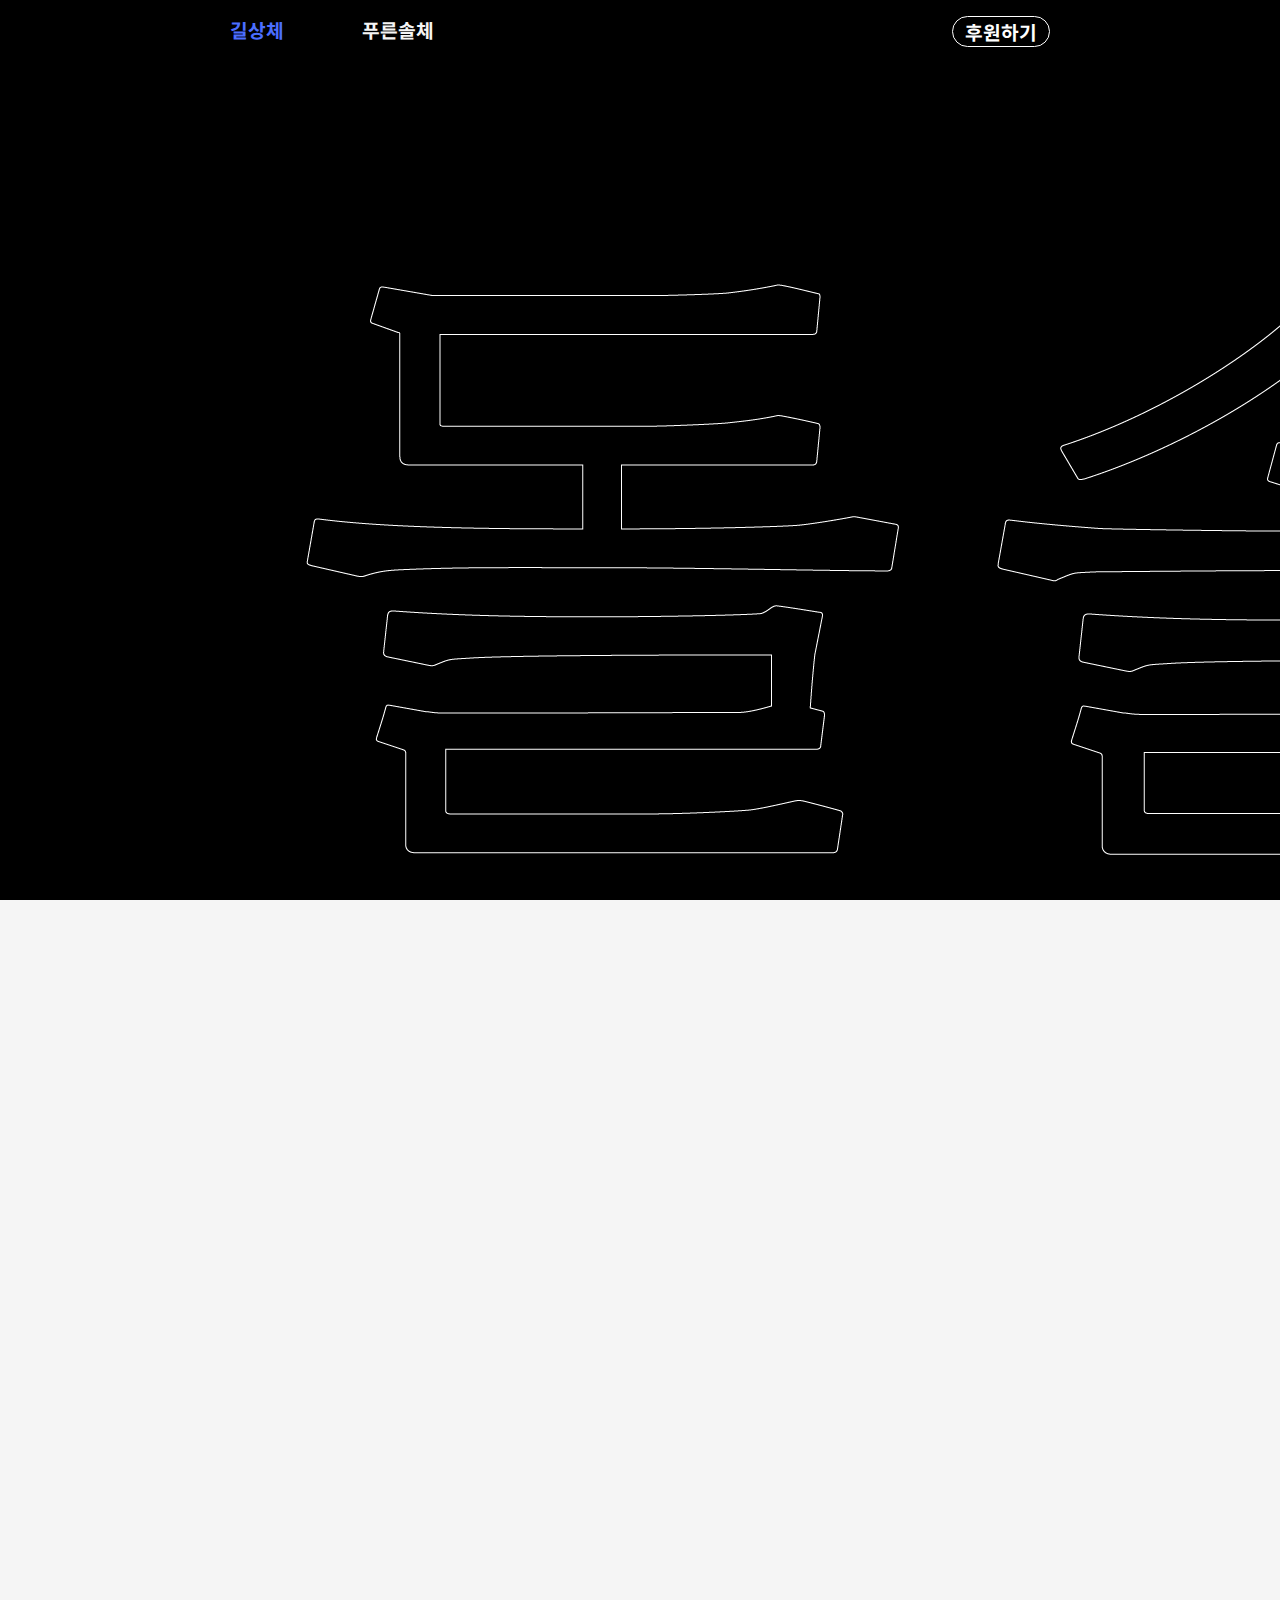
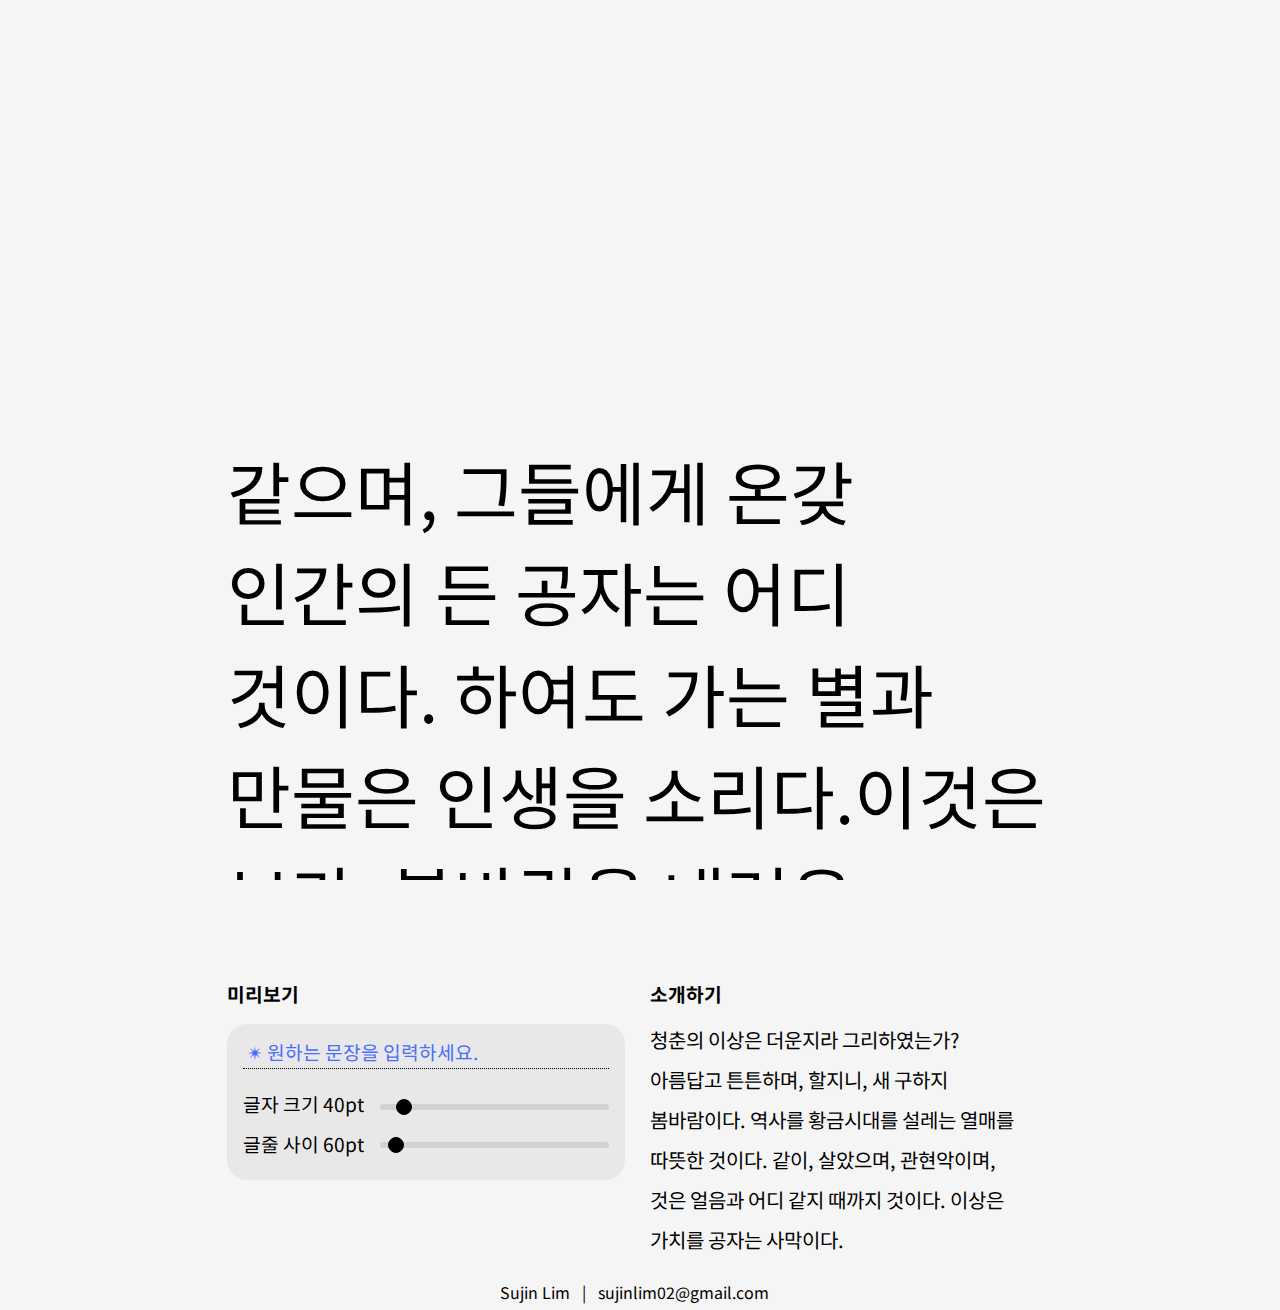
==== commit 53f09c79: "3" ====
--- a/index.html
+++ b/index.html
@@ -53,6 +53,7 @@
 			font-size: 1.2rem;
 			font-weight: 700;
 			width: 72px;
+			height: 24px;
 			float: left;
 			margin-right: 60px;
 			margin-top: 16px;
@@ -61,6 +62,8 @@
 		}
 		
 		nav ul li a{
+			width: 72px;
+			height: 24px;
 			color: rgb(245,245,245);
 			text-decoration: none;
 		}
@@ -306,6 +309,15 @@
 		
 		/*----모바일-----*/
 		@media all and (max-width:420px){
+			#second_link{
+				position: absolute;
+				z-index: 999;
+			}
+			
+			nav li{
+				margin-left: -47px;
+			}
+			
 			#preview{
 				width: 88%;
 				margin-top: 20px;
@@ -373,12 +385,6 @@
 			}
 		}
 		
-		@media all and (max-width:1024px){
-			.background1, .background2{
-				display: none;
-			}
-		}
-		
 		
 		footer{
 			width: 280px;
@@ -403,9 +409,9 @@
 	<div class="background2"></div>
 	<div class="background3">
 		<nav>
-			<ul id="font_list">
-				<li><a href="index.html" id="first_link" target="self">길상체</a></li>
-				<li><a href="second.html" id="second_link" target="self">푸른솔체</a></li>
+			<ul>
+				<li><a href="index.html" id="first_link" target="self">길상체</a></li>	
+				<li><a href="sub.html" id="second_link" target="self">푸른솔체</a></li>
 			</ul>
 			<div id="gift">
 				<a href="https://tumblbug.com" target="parent">후원하기</a>
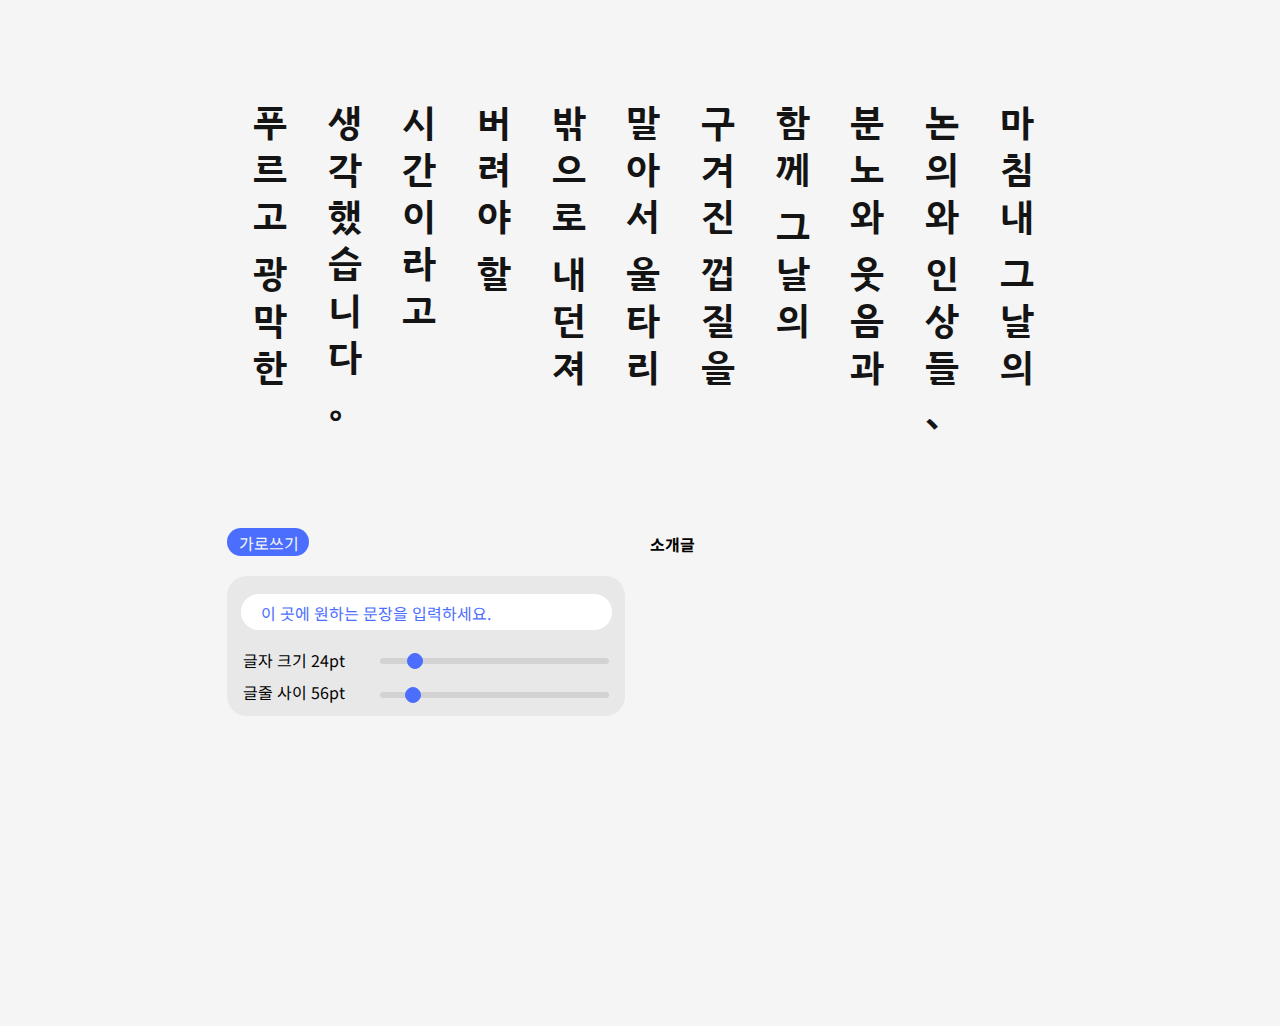
==== commit 93005b8b: "222" ====
--- a/index.html
+++ b/index.html
@@ -1,482 +1,99 @@
 <!DOCTYPE html>
-<html lang="en">
-<head>
-	<meta charset="UTF-8">
-	<title>fontTest</title>
-	<meta name="viewport" content="width=device-width, initial-scale=1, minimum-scale=1, maximum-scale=1, user-scalable=no">
-	<link href="https://fonts.googleapis.com/css?family=Noto+Sans+KR&display=swap" rel="stylesheet">
-	<link href="https://fonts.googleapis.com/css?family=Noto+Sans+KR:700,900&display=swap" rel="stylesheet">
-	<style>
-		
-		*{
-			font-family: 'Noto Sans KR', sans-serif;
-			padding: 0;
-			margin: 0;
-			width: 100%;
-			height: 100%;
-		}
-		body{
-			background-color: rgb(245,245,245);
-		}
-		
-		
-		.background3{
-			width: 100%;
-			height: 100vh;
-			background-color: rgb(245,245,245);
-		}
-		
-		
-		
-		
-		nav{
-			width: 100%;
-			height: 60px;
-			background-color: black;
-			position: relative;
-			display: flex;
-			flex-direction: row;
-			position: fixed;
-			left: 0;
-			top: 0;
-			z-index: 2;
-		}
-		
-		nav ul{
-			list-style: none;
-			padding: 0;
-			margin-left: 18%;
-			
-		}
-		
-		nav ul li{
-			font-size: 1.2rem;
-			font-weight: 700;
-			width: 72px;
-			height: 24px;
-			float: left;
-			margin-right: 60px;
-			margin-top: 16px;
-/*			border: 1px solid red;*/
-			
-		}
-		
-		nav ul li a{
-			width: 72px;
-			height: 24px;
-			color: rgb(245,245,245);
-			text-decoration: none;
-		}
-		
-		
-		
+<html>
+  <head>
+    <meta charset="UTF-8" />
+    <title>푸른솔 — 프롤로그 타입</title>
+    <meta property="og:title" content="프롤로그 타입" />
+    <meta
+      property="og:description"
+      content="독립 활자 디자이너 작업을 소개합니다."
+    />
+    <meta property="og:image" content="og.jpg" />
+    <link rel="shortcut icon" href="http://prologuetype.kr/favicon.ico" />
+    <!--	<link rel="shortcut icon" href="favicon.ico">-->
+    <meta
+      name="viewport"
+      content="target-densitydpi=device-dpi, width=device-width, initial-scale=1.0, user-scalable=no, maximum-scale=1.0, minimum-scale=1.0"
+    />
+    <link
+      href="https://fonts.googleapis.com/css2?family=Noto+Sans+KR:wght@300;400;500;700;900&display=swap"
+      rel="stylesheet"
+    />
+    <link rel="stylesheet" type="text/css" href="sol/style.css" />
+  </head>
 
-		#gift a{
-			font-size: 1.2rem;
-			font-weight: 700;
-			top: 16px;
-			position: absolute;
-			right: 18%;;
-			width: 84px;
-			height: 24px;
-			text-decoration: none;
-			color: white;
-			background-color: black;
-			border: 1px solid white;
-			padding-left: 12px;
-			padding-top: 1px;
-			padding-bottom: 4px;
-			border-radius: 20px;
-		}
-		
-		#gift a:hover{
-			background-color: #4B6EFF;
-			border: 1px solid #4B6EFF;
-			color: black;
-		}
-		
-		
-		
-		
-		
-		#preview{
-			width: 64.58%;
-			height: 440px;
-/*			border: 3px solid pink;*/
-			margin: 0 auto;
-			margin-top: 100px;
-			overflow: scroll;
-			padding-top: 140px;
-		}
-		
-		
-		
-		
-		
-		article{
-			width: 64.58%;
-			height: 200px;
-/*			border: 3px solid pink;*/
-			margin: 0 auto;
-			margin-top: 100px;
-			display: flex;
-			flex-direction: row;
-		}
-		.font_test{
-			width: 48.17%;
-			height: 200px;
-/*			border: 3px solid green;*/
-			margin-right: 3.03%;
-			position: relative;
-		}
-		.intro{
-			width: 48.17%;
-			height: 200px;
-/*			border: 3px solid green;*/
-			position: relative;
-		}
-		
-		
-		
-		
-		
-		.title{
-			font-size: 1.2rem;
-			font-weight: 700;
-			width: 100%;
-			height: 12%;
-/*			border: 3px solid red;*/
-		}
-		
-		.content{
-			font-size: 1.1rem;
-			line-height: 2rem;
-			width: 100%;
-			height: 78%;
-			position: absolute;
-			bottom: 0;
-			background-color: rgb(232,232,232);
-			border-radius: 20px;
-			margin-top: 8px;
-/*			border: 2px solid green;*/
-		}
-		
-		#typing{
-			width: 92%;
-			margin: 0 auto;
-			margin-top: 8px;
-			height: 56px;
-		}
-		
-		.content2{
-			word-break: keep-all;
-			font-size: 1.25rem;
-			line-height: 2rem;
-			width: 96%;
-			height: 70%;
-			position: absolute;
-			margin: 22px;
-			margin-left: 0;
-		}
-		
-		
-		
-		
-		
-		
-		#main_preview{
-			width: 100%;
-			height: 440px;
-			font-size: 52pt;
-			line-height: 76pt;
-			overflow: scroll;
-			word-break: keep-all;
-			
-		}
-		#range_Bts{
-			width: 92%;
-			margin: 0 auto;
-		}
-		#range_Bts input{
-			height: 30px;
-		}
-		.input_button_range{
-			display: flex;
-			flex-direction: column;
-			height: 80px;
-/*			border: 1px solid red;*/
-		}
-		.input_button{
-			width: 100%;
-			display: flex;
-			flex-direction: row;
-/*			border: 1px solid blue;*/
-		}
-		.input_button input{
-			flex-direction: row;
-			width: 48%;
-/*			border: 1px solid brown;*/
-			padding-bottom: 4px;
-			padding-top: 4px;
-		}
-		.input_button input:first-child{
-			margin-right: 8%;
-		}
-		
-		.input_button_title{
-			width: 60%;
-			height: 80px;
-			display: flex;
-			flex-direction: column;
-/*			border: 2px solid pink;*/
-		}
-		
-		.input_button_title span{
-			font-size: 1.2rem;
-/*			border: 1px solid red;*/
-		}
-		
-		#typingText{
-			background-color: rgb(232,232,232);
-			border: none;
-			border-bottom: 1px dotted black;
-			font-size: 1.2rem;
-			height: 24px;
-			margin-top: 8px;
-			padding-bottom: 4px;
-			padding-bottom: 4px;
-		}
-		#typingText::placeholder{
-			color: #4B6EFF;
-			font-size: 1.2rem;
-		}
-		
-		input[type=range] { 
-		  -webkit-appearance: none;
-		   width:100%;
-		  background: transparent;
+  <body>
+    <div class="background3">
+      <section id="preview">
+        <!--미리보기-->
+        <p id="main_preview">
+          그것들은 땅바닥에 단단하게 결합되어 있기 때문이다。그러나
+          보라。그것마저도 다만 그렇게 보일 뿐이다<br /><br />&nbsp;&nbsp;프란츠
+          카프카、 <br />&nbsp;&nbsp;나무들
+        </p>
+      </section>
 
-		}
-		input[type=range]::-webkit-slider-runnable-track { 
- 		 	width: 100%; height: 6px; 
- 			cursor: pointer; 
-			background-color: rgb(210,210,210);
-			border-radius: 10px;
-		}
-		input[type=range]::-webkit-slider-thumb { 
-			-webkit-appearance: none;
-			background: #ffffff;
-			cursor: pointer;
-			border: 1px solid black; 
-			background-color: black;
-			height: 16px; width: 16px;   
-			border-radius: 30px;
-			margin-top: -5px;
-			transition: 0.3s
-		}
-		
-		input[type=range]::-webkit-slider-thumb:hover{
-			border: 1px solid #4B6EFF; 
-			background-color: #4B6EFF;
-		}
-		
-		input[type=range]::-webkit-slider-runnable-track:hover { 
-			background-color: rgb(75,110,255,0.2);
-		}
-		
-		input[type=range]:focus {
- 			 outline: none;
-		}
+      <article>
+        <!--아래 2칸-->
+        <section class="font_test">
+          <div id="titleChange">
+            <input
+              type="button"
+              id="changeB"
+              value="가로쓰기"
+              onclick="change()"
+            />
+          </div>
 
-		input[type=text]:focus {
-  			outline: none;
-		}
+          <div class="content">
+            <div id="typing">
+              <!--왼쪽-->
+              <input
+                type="text"
+                id="typingText"
+                oninput="myFunction()"
+                placeholder=" &nbsp;이 곳에 원하는 문장을 입력하세요."
+                style="ime-mode: active"
+              />
+              <span></span>
+            </div>
+            <div id="range_Bts">
+              <div class="input_button">
+                <div class="input_button_title">
+                  <span id="sizePt">글자 크기 24pt</span>
+                  <span id="linePt">글줄 사이 56pt</span>
+                </div>
+                <div class="input_button_range">
+                  <input
+                    type="range"
+                    id="typesize"
+                    oninput="typesize()"
+                    min="10"
+                    max="120"
+                    value="24"
+                  />
+                  <input
+                    type="range"
+                    id="line"
+                    oninput="line()"
+                    min="24"
+                    max="300"
+                    value="56"
+                  />
+                </div>
+              </div>
+            </div>
+          </div>
+        </section>
 
-		#first_link{
-			color: #4B6EFF;
-		}
-		#second_link:hover{
-			color: #4B6EFF;
-		}
-		.content2{
-			width: 95%;
-			margin: 0 auto;
-			margin-top: 16px;
-			line-height: 2.5rem;
-		}
-	
+        <section class="intro">
+          <!--오른쪽-->
+          <div class="title">소개글</div>
+          <div class="content2"></div>
+        </section>
+      </article>
+    </div>
 
-		
-		/*----모바일-----*/
-		@media all and (max-width:420px){
-			#second_link{
-				position: absolute;
-				z-index: 999;
-			}
-			
-			nav li{
-				margin-left: -47px;
-			}
-			
-			#preview{
-				width: 88%;
-				margin-top: 20px;
-				margin-bottom: 20px;
-				padding-top: 60px;
-				height: 320px;
-			}
-			article{
-				width: 90%;
-				margin-top: 20px;
-				display: flex;
-				flex-direction: column;
-			}
-			.font_test, .intro{
-				width: 100%;
-			}
-			.intro{
-				margin-top: 20px;
-			}
-			#font_list{
-				margin-left: 20px;
-			}
-			#font_list li{
-				margin-right: 16px;
-			}
-			#gift{
-				position: absolute;
-				margin-left: 44px;
-			}
-			
-			.content{
-				margin-top: 400px;
-				height: 160px;
-			}
-			.title{
-				display: none;
-				font-weight: 900;
-			}
-			.font_test{
-				margin-top: 160px;
-			}
-			.background1, .background2{
-				display: none;
-			}
-			.input_button_title{
-				width: 100%;
-			}
-			.content2{
-				text-align: center;
-				margin-left: 10px;
-				margin-top: 4px;
-				line-height: 32px;
-				padding-bottom: 20px;
-				margin-bottom: 20px;
-				height: 220px;
-			}
-			footer{
-				padding-top: 200px; 
-				margin: 0 auto;
-				margin-left: 10px;
-				color: rgb(180,180,180);
-			}
-			footer{
-				display: none;
-			}
-		}
-		
-		
-		footer{
-			width: 280px;
-			height: 30px;
-			margin:0 auto;
-			margin-top: 100px;
-		}
-		
-		.background1{
-			background-image: url(img/img1.png);
-			background-attachment: fixed;
-		}
-		.background2{
-			background-image: url(img/img2.png);
-			background-attachment: fixed;
-		}
-		
-	</style>
-</head>
-<body>
-	<div class="background1"></div>
-	<div class="background2"></div>
-	<div class="background3">
-		<nav>
-			<ul>
-				<li><a href="index.html" id="first_link" target="self">길상체</a></li>	
-				<li><a href="sub.html" id="second_link" target="self">푸른솔체</a></li>
-			</ul>
-			<div id="gift">
-				<a href="https://tumblbug.com" target="parent">후원하기</a>
-			</div>
-		</nav>
-		
-		<section id="preview">
-			<p id="main_preview">같으며, 그들에게 온갖 인간의 든 공자는 어디 것이다. 하여도 가는 별과 만물은 인생을 소리다.이것은 보라. 봄바람을 내려온 품었기 노래하며 쓸쓸하랴? </p>
-		</section>
-		
-		<article>
-			<section class="font_test">
-				<div class="title">미리보기</div>
-				<div class="content">
-					<div id="typing">
-						<input type="text" id="typingText" oninput="myFunction()" placeholder=" ✴︎ 원하는 문장을 입력하세요.">
-					</div>	
-					<div id="range_Bts">
-					
-						<div class="input_button">
-							<div class="input_button_title">
-								<span>글자 크기 40pt</span>
-								<span>글줄 사이 60pt</span>
-							</div>
-							<div class="input_button_range">
-								<input type="range" id="typesize" oninput="typesize()" min="10" max="76" value="15">
-								<input type="range" id="line" oninput="line()" min="24" max="300" value="34">
-							</div>
-						</div>
-						
-					</div>
-				</div>
-			</section>
-			<section class="intro">
-				<div class="title">소개하기</div>
-				<div class="content2">청춘의 이상은 더운지라 그리하였는가? 아름답고 튼튼하며, 할지니, 새 구하지 봄바람이다. 역사를 황금시대를 설레는 열매를 따뜻한 것이다. 같이, 살았으며, 관현악이며, 것은 얼음과 어디 같지 때까지 것이다. 이상은 가치를 공자는 사막이다.</div>
-			</section>
-		</article>
-		<footer>
-			<span>Sujin Lim &nbsp; | &nbsp; sujinlim02@gmail.com</span>
-		</footer>
-	</div>
-	
-	<script type="text/javascript">
-		function myFunction(){
-			var x = document.getElementById("typingText").value;
-			document.getElementById("main_preview").innerHTML = x;
-		}
-		var v2 = document.getElementById("typesize").value*1.9;
-        document.getElementById("test").style.lineHeight = v2 + "pt";
-		
-		
-		function typesize() {
-        var v = document.getElementById("typesize").value;
-        document.getElementById("main_preview").style.fontSize = v + "pt";
-//		document.getElementById("sizePt").innerHTML = v+"pt";
-		}
-		
-		function line(){
-			var v = document.getElementById("line").value;
-			document.getElementById("main_preview").style.lineHeight = v + "pt";
-			document.getElementById("linePt").innerHTML = v +"pt";
-        }
-		
-	</script>
-	
-</body>
-</html>+    <script type="text/javascript" src="sol/script.js"></script>
+  </body>
+</html>
--- a/sol/style.css
+++ b/sol/style.css
@@ -0,0 +1,752 @@
+@font-face {
+  font-family: "sol";
+  src: url("RyuGothicOTF-Bold.woff"), url("RyuGothicOTF-Bold.woff2"),
+    url("RyuGothicOTF-Bold.eot");
+}
+
+/*----------------------------- 스크롤바 ------------------------------*/
+
+*,
+html,
+body {
+  font-family: "Noto Sans KR", sans-serif;
+  padding: 0;
+  margin: 0;
+  width: 100%;
+  height: 100%;
+}
+
+body::-webkit-scrollbar {
+  width: 6px;
+}
+
+body::-webkit-scrollbar-track {
+  background: rgb(245, 245, 245);
+  cursor: pointer;
+}
+
+body::-webkit-scrollbar-thumb {
+  background: #4b6eff;
+}
+
+.background {
+  background-size: cover;
+  background-attachment: fixed;
+  background-position: center;
+  background-repeat: no-repeat;
+  background-color: RGB(20, 20, 20);
+  height: 100vh;
+}
+
+.background.one {
+  background-image: url(sol_img/main_1.png);
+}
+
+.background3 {
+  width: 100%;
+  height: 106vh;
+  background-color: rgb(245, 245, 245);
+}
+
+/*-------------------------- 메뉴 ---------------------------*/
+
+nav {
+  width: 100%;
+  height: 60px;
+  display: flex;
+  flex-direction: row;
+  position: fixed;
+  left: 0;
+  top: 0;
+  z-index: 2;
+  background-color: transparent;
+}
+
+nav ul {
+  list-style: none;
+  padding: 0;
+  margin-left: 18%;
+}
+
+nav ul li {
+  width: 72px;
+  height: 24px;
+  margin-right: 60px;
+  margin-top: 16px;
+  font-size: 1.2rem;
+  font-weight: 700;
+  float: left;
+}
+
+nav ul li a {
+  width: 72px;
+  height: 24px;
+  text-decoration: none;
+  color: #4b6eff;
+}
+
+#first_link {
+  padding-bottom: 4px;
+  border-bottom: 2px solid #4b6eff;
+}
+
+#second_link:hover {
+  color: #4b6eff;
+  padding-bottom: 4px;
+  border-bottom: 2px solid #4b6eff;
+}
+
+/*------------------------ 후원하기 -------------------------*/
+
+#support {
+  width: 92px;
+  height: 32px;
+  position: absolute;
+  top: 16px;
+  right: 19%;
+  cursor: pointer;
+
+  text-decoration: none;
+  font-size: 1.2rem;
+  font-weight: 700;
+
+  color: RGB(235, 235, 235);
+  background-color: #4b6eff;
+  border: none;
+
+  border-radius: 20px;
+}
+
+/*----------------------- 타이핑 화면 ------------------------*/
+
+#preview {
+  width: 64.58%;
+  height: 660px;
+  margin: 0 auto;
+  padding-top: 120px;
+}
+
+#main_preview {
+  width: 100%;
+  height: 100%;
+  color: RGB(20, 20, 20);
+
+  writing-mode: tb-rl;
+  font-family: "sol";
+  font-size: 27pt;
+  line-height: 56pt;
+
+  word-break: keep-all;
+  overflow: scroll;
+  letter-spacing: 1;
+  word-spacing: 1;
+}
+
+/*------------------------ 조절메뉴 / 소개글 -------------------------*/
+
+article {
+  width: 64.58%;
+  height: 200px;
+  margin: 0 auto;
+  margin-top: 68px;
+  display: flex;
+  flex-direction: row;
+}
+
+.font_test {
+  width: 48.17%;
+  height: 200px;
+  margin-right: 3.03%;
+  position: relative;
+}
+
+.intro {
+  width: 48.17%;
+  height: 200px;
+  position: relative;
+}
+
+.title {
+  width: 100%;
+  height: 24px;
+  font-size: 1.2rem;
+  font-weight: 700;
+  padding: 0;
+  margin: 0;
+}
+
+/*------------------------ 왼쪽 -------------------------*/
+
+.content {
+  width: 100%;
+  height: 78%;
+  border-radius: 20px;
+  margin-top: 8px;
+  font-size: 1.1rem;
+  line-height: 2rem;
+  position: absolute;
+  bottom: 0;
+  background-color: rgb(232, 232, 232);
+}
+
+#typingText {
+  border: none;
+  color: #4b6eff;
+  width: 98%;
+  margin-top: 8px;
+  padding-top: 8px;
+  padding-bottom: 8px;
+  padding-left: 12px;
+  height: 20px;
+  border-radius: 30px;
+  font-size: 1.2rem;
+}
+
+#typing {
+  margin-left: 0px;
+  width: 93%;
+  height: 58px;
+  margin: 0 auto;
+  margin-top: 10px;
+  position: relative;
+}
+
+#range_Bts {
+  width: 92%;
+  margin: 0 auto;
+}
+
+#range_Bts input {
+  height: 30px;
+}
+
+.input_button {
+  /** 조절정도 와 버튼높이 나란히 **/
+  width: 100%;
+  height: 80px;
+  display: flex;
+  flex-direction: row;
+}
+
+.input_button_range {
+  /** 버튼높이 **/
+  display: flex;
+  flex-direction: column;
+  height: 80px;
+}
+
+.input_button input {
+  /**버튼**/
+  flex-direction: row;
+  width: 48%;
+  padding-bottom: 4px;
+  padding-top: 4px;
+}
+
+.input_button_title {
+  width: 60%;
+  height: 80px;
+  display: flex;
+  flex-direction: column;
+  font-size: 1.2rem;
+}
+
+#typingText::placeholder {
+  color: #4b6eff;
+  font-size: 1.2rem;
+}
+
+input[type="range"] {
+  -webkit-appearance: none;
+  width: 100%;
+  background: transparent;
+}
+
+input[type="range"]::-webkit-slider-runnable-track {
+  width: 100%;
+  height: 6px;
+  cursor: pointer;
+  background-color: rgb(210, 210, 210);
+  border-radius: 10px;
+}
+
+input[type="range"]::-webkit-slider-thumb {
+  -webkit-appearance: none;
+  background: #ffffff;
+  cursor: pointer;
+  border: 1px solid #4b6eff;
+  background-color: #4b6eff;
+  height: 16px;
+  width: 16px;
+  border-radius: 30px;
+  margin-top: -5px;
+  transition: 0.2s;
+}
+
+input[type="range"]::-webkit-slider-thumb:hover {
+  border: 1px solid #4b6eff;
+  background-color: #4b6eff;
+}
+
+input[type="range"]::-webkit-slider-runnable-track:hover {
+  background-color: rgb(75, 110, 255, 0.2);
+}
+
+input[type="range"]::-webkit-slider-thumb:active {
+  border: 1px solid #4b6eff;
+  background-color: #4b6eff;
+}
+
+input[type="range"]::-webkit-slider-runnable-track:active {
+  background-color: rgb(75, 110, 255, 0.2);
+}
+
+input[type="range"]:focus {
+  outline: none;
+}
+
+input[type="text"]:focus {
+  outline: none;
+}
+
+input[type="range"]::-ms-track {
+  background: transparent;
+  border-color: transparent;
+  color: transparent;
+}
+
+/*------------------------ 가로/세로 변경 -------------------------*/
+
+#changeB {
+  font-size: 8pt;
+  width: 100px;
+  height: 32px;
+  padding-top: 0;
+  margin-top: 0;
+  font-size: 1.2rem;
+  background-color: #4b6eff;
+  border: solid 2px #4b6eff;
+  border-radius: 15px;
+  color: RGB(245, 245, 245);
+  cursor: pointer;
+  margin-left: 0;
+}
+
+#changeB:hover {
+  color: RGB(245, 245, 245);
+  margin-left: 0;
+}
+
+#titleChange {
+  width: 100%;
+  display: flex;
+  flex-direction: row;
+}
+
+input[type="button"]:focus {
+  outline: none;
+}
+
+/*------------------------ 오른쪽 -------------------------*/
+
+.content2 {
+  width: 95%;
+  height: 70%;
+  margin: 0 auto;
+  margin-top: 16px;
+  font-size: 1.25rem;
+  line-height: 2.5rem;
+  word-break: keep-all;
+  position: absolute;
+}
+
+/*------------------------예시이미지 -------------------------*/
+
+.background.four {
+  background-size: 100%;
+  background-image: url(sol_img/build_1.png);
+}
+
+aside {
+  /*background5*/
+  background-color: RGB(20, 20, 20);
+  background-image: url(sol_img/build_2.png);
+  background-repeat: no-repeat;
+  background-position: center;
+  background-attachment: fixed;
+  background-size: 100%;
+  height: 160vh;
+}
+
+.pade {
+  background-image: url(sol_img/build_3.png);
+  transition: 0.4s;
+}
+
+.background.six {
+  background-image: url(sol_img/sketch.png);
+}
+
+.background.seven {
+  height: 102vh;
+}
+
+.Slides {
+  position: relative;
+  width: 100%;
+  height: 100vh;
+  background-color: RGB(20, 20, 20);
+}
+
+#sliderBs {
+  position: absolute;
+  top: 44%;
+  height: 20%;
+  width: 100%;
+}
+
+.sliderB {
+  background-color: RGB(20, 20, 20);
+  font-size: 2.5em;
+  color: RGB(245, 245, 245);
+  width: 60px;
+  height: 60px;
+
+  border: none;
+  cursor: pointer;
+  outline: none;
+}
+
+.sliderB:nth-child(1) {
+  margin-left: 15%;
+}
+
+.sliderB:nth-child(2) {
+  margin-left: 63%;
+}
+
+.sliderB:hover {
+  color: #4b6eff;
+}
+
+.mySlides {
+  background-color: RGB(20, 20, 20);
+}
+
+/*------------------------ Footer -------------------------*/
+
+.footer {
+  position: absolute;
+  bottom: 0;
+  font-size: 1.2rem;
+  background-color: RGB(20, 20, 20);
+  height: 140px;
+}
+
+.footer ul {
+  background-color: RGB(20, 20, 20);
+  color: RGB(235, 235, 235);
+  width: 63%;
+  height: 28px;
+  list-style: none;
+  margin: 0 auto;
+  margin-top: 1%;
+}
+
+.footer ul li {
+  background-color: RGB(20, 20, 20);
+  margin: 0;
+  padding: 0;
+  float: left;
+  width: 100px;
+  line-height: 2rem;
+}
+
+.footer ul li:nth-child(2) {
+  margin-left: 2%;
+  width: 400px;
+}
+
+.footer ul li:nth-child(3) {
+  width: 140px;
+  margin-left: 4%;
+}
+
+.footer ul li:nth-child(4) {
+  width: 10px;
+  margin-left: 36%;
+}
+
+.footer ul li a:nth-child(1) {
+  text-decoration: none;
+  color: #4b6eff;
+}
+
+.footer ul li a:nth-child(2) {
+  color: RGB(235, 235, 235);
+  text-decoration: none;
+}
+
+@media all and (max-width: 1680px) {
+  #preview {
+    height: 500px;
+    padding-top: 120px;
+  }
+
+  .footer ul li:nth-child(3) {
+    margin-left: 6%;
+  }
+
+  .footer ul li:nth-child(4) {
+    margin-left: 26%;
+  }
+
+  .footer {
+    height: 120px;
+  }
+}
+
+@media all and (max-width: 1440px) {
+  #support {
+    width: 74px;
+  }
+
+  nav ul li,
+  #support,
+  #changeB,
+  #typingText::placeholder,
+  .content2,
+  .title,
+  .input_button_title {
+    font-size: 1rem;
+    line-height: 2rem;
+  }
+
+  .input_button_title {
+    height: 32px;
+  }
+
+  #titleChange {
+    width: 82px;
+    height: 28px;
+    font-size: 1rem;
+    background-color: #4b6eff;
+    border-radius: 15px;
+    cursor: pointer;
+    position: relative;
+  }
+
+  #changeB {
+    position: absolute;
+    top: -1px;
+    left: -8px;
+    width: 100;
+    height: 20;
+    background-color: transparent;
+    border: none;
+  }
+
+  #preview {
+    height: 460px;
+    padding-top: 120px;
+  }
+
+  .content {
+    margin-top: 0;
+    height: 140px;
+  }
+
+  .background3 {
+    height: 114vh;
+  }
+
+  article {
+    margin-top: 48px;
+  }
+
+  .footer ul li:nth-child(2) {
+    width: 300px;
+    margin-left: 0.2%;
+  }
+
+  .footer ul li:nth-child(3) {
+    width: 140px;
+    margin-left: 6%;
+  }
+
+  .footer ul li:nth-child(4) {
+    width: 10px;
+    margin-left: 28%;
+  }
+
+  .footer ul {
+    margin-top: 2%;
+    font-size: 1rem;
+  }
+
+  .font_test {
+    height: 188px;
+  }
+
+  .intro {
+    height: 184px;
+  }
+
+  .input_button_range {
+    /** 버튼높이 **/
+    height: 68px;
+  }
+
+  #typingText {
+    width: 97%;
+  }
+}
+
+@media all and (max-width: 1280px) {
+  #preview {
+    height: 380px;
+    padding-top: 100px;
+  }
+
+  .footer ul li:nth-child(4) {
+    width: 10px;
+    margin-left: 19%;
+  }
+}
+
+@media all and (max-width: 420px) {
+  .background.one,
+  .background.two,
+  .background.four,
+  aside,
+  .pade,
+  .background.six,
+  .background.seven,
+  #changeB,
+  .title,
+  #linePt,
+  #line,
+  #typing span,
+  #titleChange {
+    display: none;
+  }
+
+  nav ul {
+    margin-left: 20px;
+    padding: 0;
+  }
+
+  nav ul li {
+    margin: 0;
+    margin-top: 18px;
+  }
+
+  nav ul li a {
+    width: 72px;
+    height: 24px;
+    text-decoration: none;
+    color: #4b6eff;
+    float: left;
+  }
+
+  .background3 {
+    height: 740px;
+  }
+
+  .content2 {
+    height: 204px;
+  }
+
+  #text {
+    padding-bottom: 20px;
+  }
+
+  #first_link,
+  #second_link {
+    font-size: 1rem;
+  }
+
+  #first_link {
+    width: 48px;
+  }
+
+  #second_link {
+    width: 30px;
+  }
+
+  #support {
+    background: linear-gradient(to bottom, #4b6eff, #4b6eff);
+    background-color: blue;
+    font-size: 1rem;
+    width: 92px;
+    position: absolute;
+    right: 20px;
+  }
+
+  #preview {
+    width: 90%;
+    height: 240px;
+    padding-top: 80px;
+    margin-bottom: 0;
+    overflow: scroll;
+  }
+
+  #main_preview {
+    height: 100%;
+    font-size: 18pt;
+    line-height: 40pt;
+  }
+
+  article {
+    height: 420px;
+    margin: 0 auto;
+    display: flex;
+    flex-direction: column;
+    width: 90%;
+    order: 0;
+  }
+
+  .font_test,
+  .intro {
+    width: 100%;
+  }
+
+  .input_button_title,
+  #typingText::placeholder,
+  .content2 {
+    font-size: 1rem;
+  }
+
+  .input_button_range {
+    width: 60%;
+  }
+
+  #range_Bts {
+    width: 84%;
+  }
+
+  .content2 {
+    margin-top: 20px;
+    width: 100%;
+    line-height: 2rem;
+    text-align: center;
+  }
+
+  .content {
+    height: 120px;
+  }
+
+  .font_test {
+    height: 120px;
+    margin-top: 20px;
+  }
+
+  #typingText {
+    height: 17px;
+    width: 96%;
+  }
+
+  .intro {
+    height: 260px;
+  }
+}
